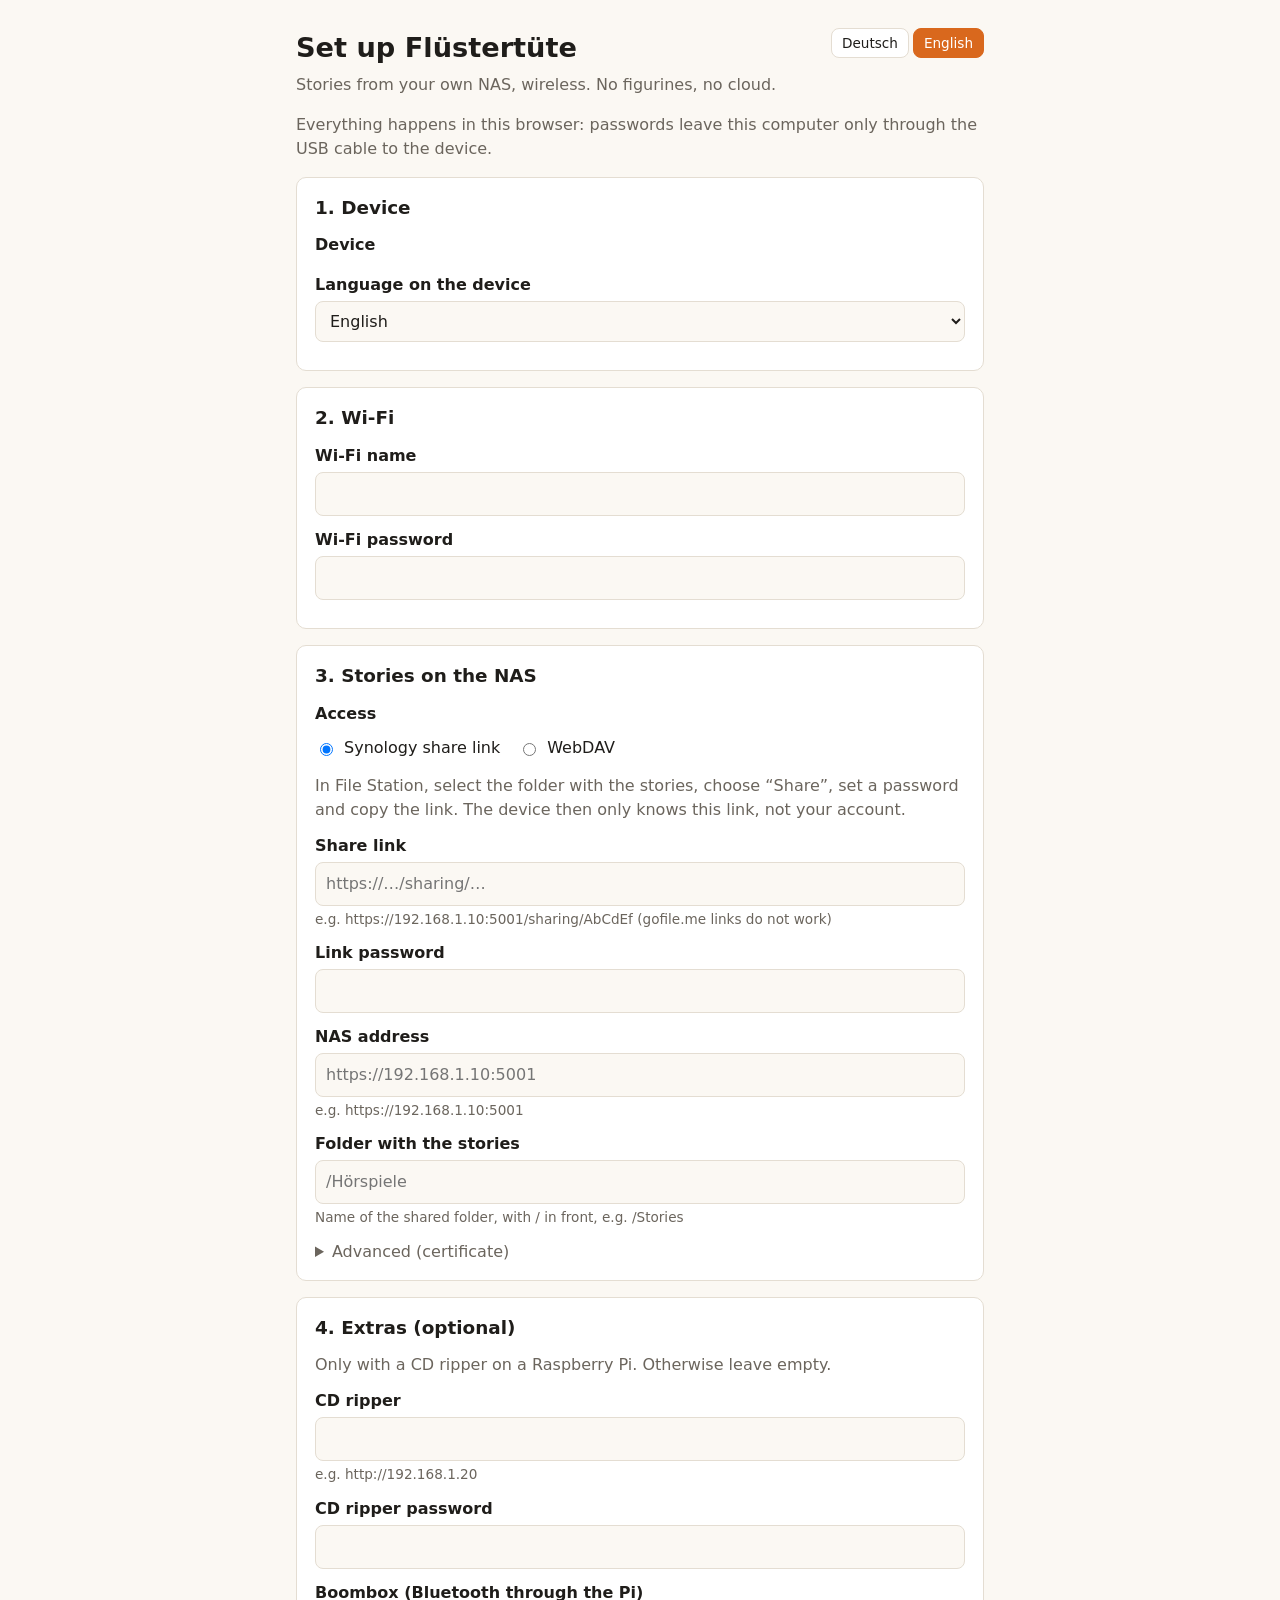
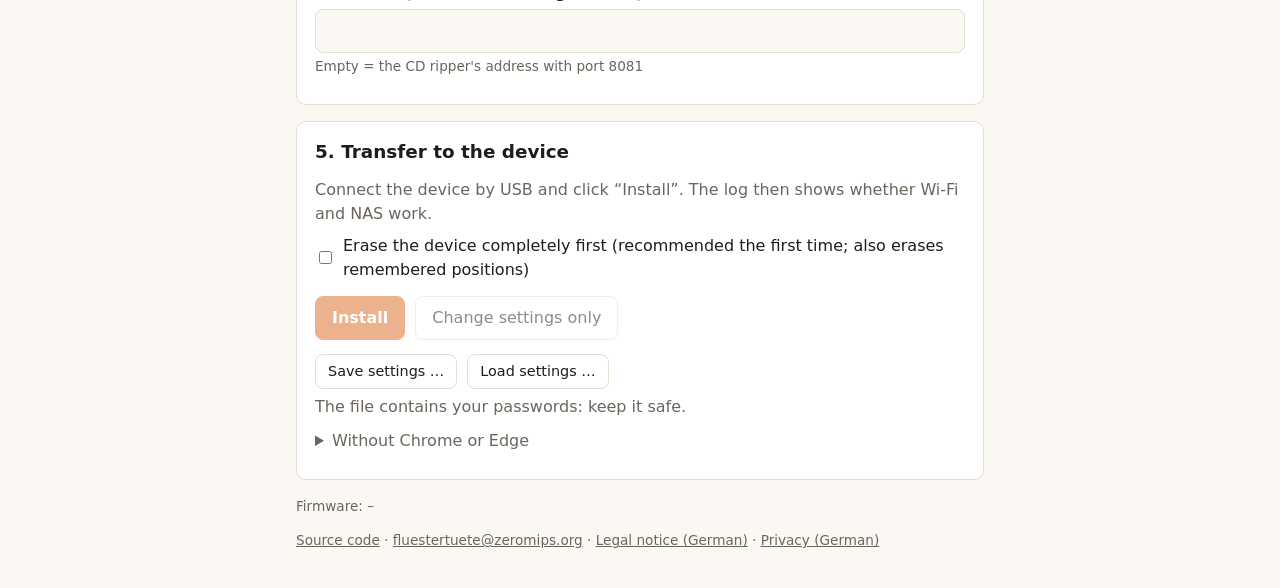
==== web/index.html @ cf64aae1 "Flüstertüte: audio stories from your own NAS on a T-Deck or Core2 Handheld player for children's aud" ====
<!doctype html>
<html lang="de">
<head>
<meta charset="utf-8">
<meta name="viewport" content="width=device-width, initial-scale=1">
<title>Flüstertüte</title>
<link rel="stylesheet" href="style.css">
<script type="module" src="app.js"></script>
</head>
<body>
<header>
  <div>
    <h1 data-t="title">Flüstertüte einrichten</h1>
    <p class="tagline" data-t="tagline"></p>
  </div>
  <nav class="lang" aria-label="Sprache / Language">
    <button type="button" data-lang="de">Deutsch</button>
    <button type="button" data-lang="en">English</button>
  </nav>
</header>

<main>
  <p id="browser-missing" class="warn" data-t="browser_missing" hidden></p>
  <p class="note" data-t="privacy"></p>

  <form id="setup" autocomplete="off" novalidate>
    <section>
      <h2 data-t="s_device"></h2>
      <fieldset class="choices" id="boards">
        <legend data-t="board"></legend>
        <!-- filled from firmware/index.json -->
      </fieldset>
      <label><span data-t="device_lang"></span>
        <select id="lang"><option value="de">Deutsch</option><option value="en">English</option></select>
      </label>
    </section>

    <section>
      <h2 data-t="s_wifi"></h2>
      <label><span data-t="wifi_ssid"></span><input id="wifi_ssid" required maxlength="32"></label>
      <label><span data-t="wifi_password"></span><input id="wifi_password" type="password" maxlength="64"></label>
    </section>

    <section>
      <h2 data-t="s_nas"></h2>
      <fieldset class="choices">
        <legend data-t="nas_type"></legend>
        <label class="choice"><input type="radio" name="nas_type" value="synology" checked> <span data-t="type_synology"></span></label>
        <label class="choice"><input type="radio" name="nas_type" value="webdav"> <span data-t="type_webdav"></span></label>
      </fieldset>

      <div data-nas="synology">
        <p class="help" data-t="help_synology"></p>
        <label><span data-t="share_link"></span><input id="share_link" required placeholder="https://…/sharing/…">
          <small data-t="share_link_hint"></small></label>
        <label><span data-t="share_password"></span><input id="share_password" type="password"></label>
        <label><span data-t="nas_url"></span><input id="nas_url_synology" required placeholder="https://192.168.1.10:5001">
          <small data-t="nas_url_hint"></small></label>
      </div>

      <div data-nas="webdav" hidden>
        <p class="help" data-t="help_webdav"></p>
        <label><span data-t="dav_url"></span><input id="nas_url_webdav" required placeholder="https://192.168.1.10:5006">
          <small data-t="dav_url_hint"></small></label>
        <label><span data-t="dav_user"></span><input id="dav_user"></label>
        <label><span data-t="dav_password"></span><input id="dav_password" type="password"></label>
      </div>

      <label><span data-t="root"></span><input id="root" required placeholder="/Hörspiele">
        <small id="root-hint"></small></label>

      <details>
        <summary data-t="advanced"></summary>
        <label><span data-t="tls_name"></span><input id="tls_name"><small data-t="tls_name_hint"></small></label>
        <label><span data-t="ca_pem"></span><textarea id="ca_pem" rows="4" spellcheck="false"></textarea>
          <small data-t="ca_pem_hint"></small></label>
        <label><span data-t="dlna_url"></span><input id="dlna_url"><small data-t="dlna_url_hint"></small></label>
      </details>
    </section>

    <section>
      <h2 data-t="s_extras"></h2>
      <p class="help" data-t="extras_hint"></p>
      <label><span data-t="ripper_url"></span><input id="ripper_url"><small data-t="ripper_url_hint"></small></label>
      <label><span data-t="ripper_password"></span><input id="ripper_password" type="password"></label>
      <label><span data-t="boombox_url"></span><input id="boombox_url"><small data-t="boombox_url_hint"></small></label>
    </section>

    <section>
      <h2 data-t="s_flash"></h2>
      <p class="help" data-t="flash_hint"></p>
      <label class="choice"><input type="checkbox" id="erase_all"> <span data-t="erase_all"></span></label>
      <div class="buttons">
        <button type="button" id="install" class="primary" data-t="btn_install"></button>
        <button type="button" id="settings-only" data-t="btn_settings_only"></button>
      </div>
      <div class="buttons small">
        <button type="button" id="save" data-t="btn_save"></button>
        <button type="button" id="load" data-t="btn_load"></button>
        <input type="file" id="load-file" accept="application/json,.json" hidden>
      </div>
      <p class="help" data-t="save_hint"></p>
      <details id="offline-box">
        <summary data-t="offline"></summary>
        <p class="help" data-t="offline_hint"></p>
        <div class="buttons small"><button type="button" id="package" data-t="btn_package"></button></div>
      </details>
      <progress id="progress" max="100" value="0" hidden></progress>
      <ul id="status" aria-live="polite"></ul>
      <details id="raw-log-box" hidden><summary>Log</summary><pre id="raw-log"></pre></details>
    </section>
  </form>
</main>

<footer>
  <p><span data-t="firmware"></span>: <span id="fw-version">–</span></p>
  <p><a href="https://github.com/zeromips/fluestertuete" data-t="source"></a> ·
    <a href="mailto:fluestertuete@zeromips.org">fluestertuete@zeromips.org</a> ·
    <a href="impressum.html" data-t="imprint"></a> · <a href="datenschutz.html" data-t="privacy_page"></a></p>
</footer>
</body>
</html>
---- web/style.css ----
:root {
  --bg: #fbf8f3;
  --card: #ffffff;
  --text: #1f1d1a;
  --dim: #6b655d;
  --line: #e4ddd2;
  --accent: #d9681d;
  --accent-text: #ffffff;
  --ok: #2e7d32;
  --bad: #c62828;
  --warn-bg: #fff3e0;
  --radius: 10px;
}
@media (prefers-color-scheme: dark) {
  :root {
    --bg: #171513;
    --card: #221f1c;
    --text: #f1ece5;
    --dim: #a69e93;
    --line: #3a352f;
    --accent: #f08a3e;
    --accent-text: #1a1009;
    --ok: #81c784;
    --bad: #ef9a9a;
    --warn-bg: #3a2a17;
  }
}
* { box-sizing: border-box; }
body {
  margin: 0;
  background: var(--bg);
  color: var(--text);
  font: 16px/1.5 system-ui, -apple-system, "Segoe UI", Roboto, sans-serif;
}
header, main, footer { max-width: 720px; margin: 0 auto; padding: 0 16px; }
header { display: flex; justify-content: space-between; align-items: flex-start; gap: 12px; padding-top: 28px; }
h1 { margin: 0; font-size: 1.7rem; }
.tagline { margin: 4px 0 0; color: var(--dim); }
.lang { display: flex; gap: 4px; flex-shrink: 0; }
.lang button { padding: 4px 10px; font-size: .85rem; }
.lang button[aria-pressed="true"] { background: var(--accent); color: var(--accent-text); border-color: var(--accent); }
section { background: var(--card); border: 1px solid var(--line); border-radius: var(--radius); padding: 16px 18px; margin: 16px 0; }
h2 { margin: 0 0 12px; font-size: 1.15rem; }
label { display: block; margin: 12px 0; }
label > span { display: block; font-weight: 600; margin-bottom: 4px; }
small { display: block; color: var(--dim); margin-top: 3px; font-size: .85rem; }
input:not([type=radio]):not([type=checkbox]), select, textarea {
  width: 100%; padding: 9px 10px; font: inherit; color: inherit;
  background: var(--bg); border: 1px solid var(--line); border-radius: 8px;
}
textarea { font-family: ui-monospace, monospace; font-size: .85rem; }
input:focus, select:focus, textarea:focus { outline: 2px solid var(--accent); outline-offset: 1px; }
input.invalid { border-color: var(--bad); }
fieldset { border: 0; padding: 0; margin: 0 0 8px; }
legend { font-weight: 600; margin-bottom: 4px; padding: 0; }
.choices { display: flex; flex-wrap: wrap; gap: 8px 18px; }
label.choice { display: flex; align-items: center; gap: 8px; margin: 6px 0; font-weight: normal; }
label.choice > span { display: inline; font-weight: normal; margin: 0; }
.help { color: var(--dim); margin: 4px 0 8px; }
.note { color: var(--dim); }
.warn { background: var(--warn-bg); border-radius: var(--radius); padding: 12px 14px; }
details { margin-top: 10px; }
summary { cursor: pointer; color: var(--dim); }
.buttons { display: flex; flex-wrap: wrap; gap: 10px; margin: 14px 0 6px; }
button {
  font: inherit; padding: 9px 16px; border-radius: 8px; cursor: pointer;
  background: var(--card); color: var(--text); border: 1px solid var(--line);
}
button.primary { background: var(--accent); color: var(--accent-text); border-color: var(--accent); font-weight: 600; }
button:disabled { opacity: .5; cursor: default; }
.buttons.small button { padding: 6px 12px; font-size: .9rem; }
progress { width: 100%; height: 10px; margin-top: 10px; accent-color: var(--accent); }
#status { list-style: none; padding: 0; margin: 10px 0 0; }
#status li { padding: 3px 0 3px 26px; position: relative; }
#status li::before { position: absolute; left: 4px; }
#status li.ok::before { content: "✓"; color: var(--ok); font-weight: 700; }
#status li.bad { color: var(--bad); }
#status li.bad::before { content: "✗"; font-weight: 700; }
#status li.info::before { content: "·"; color: var(--dim); }
pre { white-space: pre-wrap; word-break: break-all; font-size: .78rem; max-height: 280px; overflow: auto;
  background: var(--bg); border: 1px solid var(--line); border-radius: 8px; padding: 8px; }
footer { color: var(--dim); font-size: .85rem; padding-bottom: 24px; }
footer a, .legal a { color: inherit; }
main.legal { padding-top: 24px; padding-bottom: 40px; }
.legal h2 { font-size: 1.05rem; margin-top: 22px; }
@media (max-width: 520px) {
  header { flex-direction: column; }
}
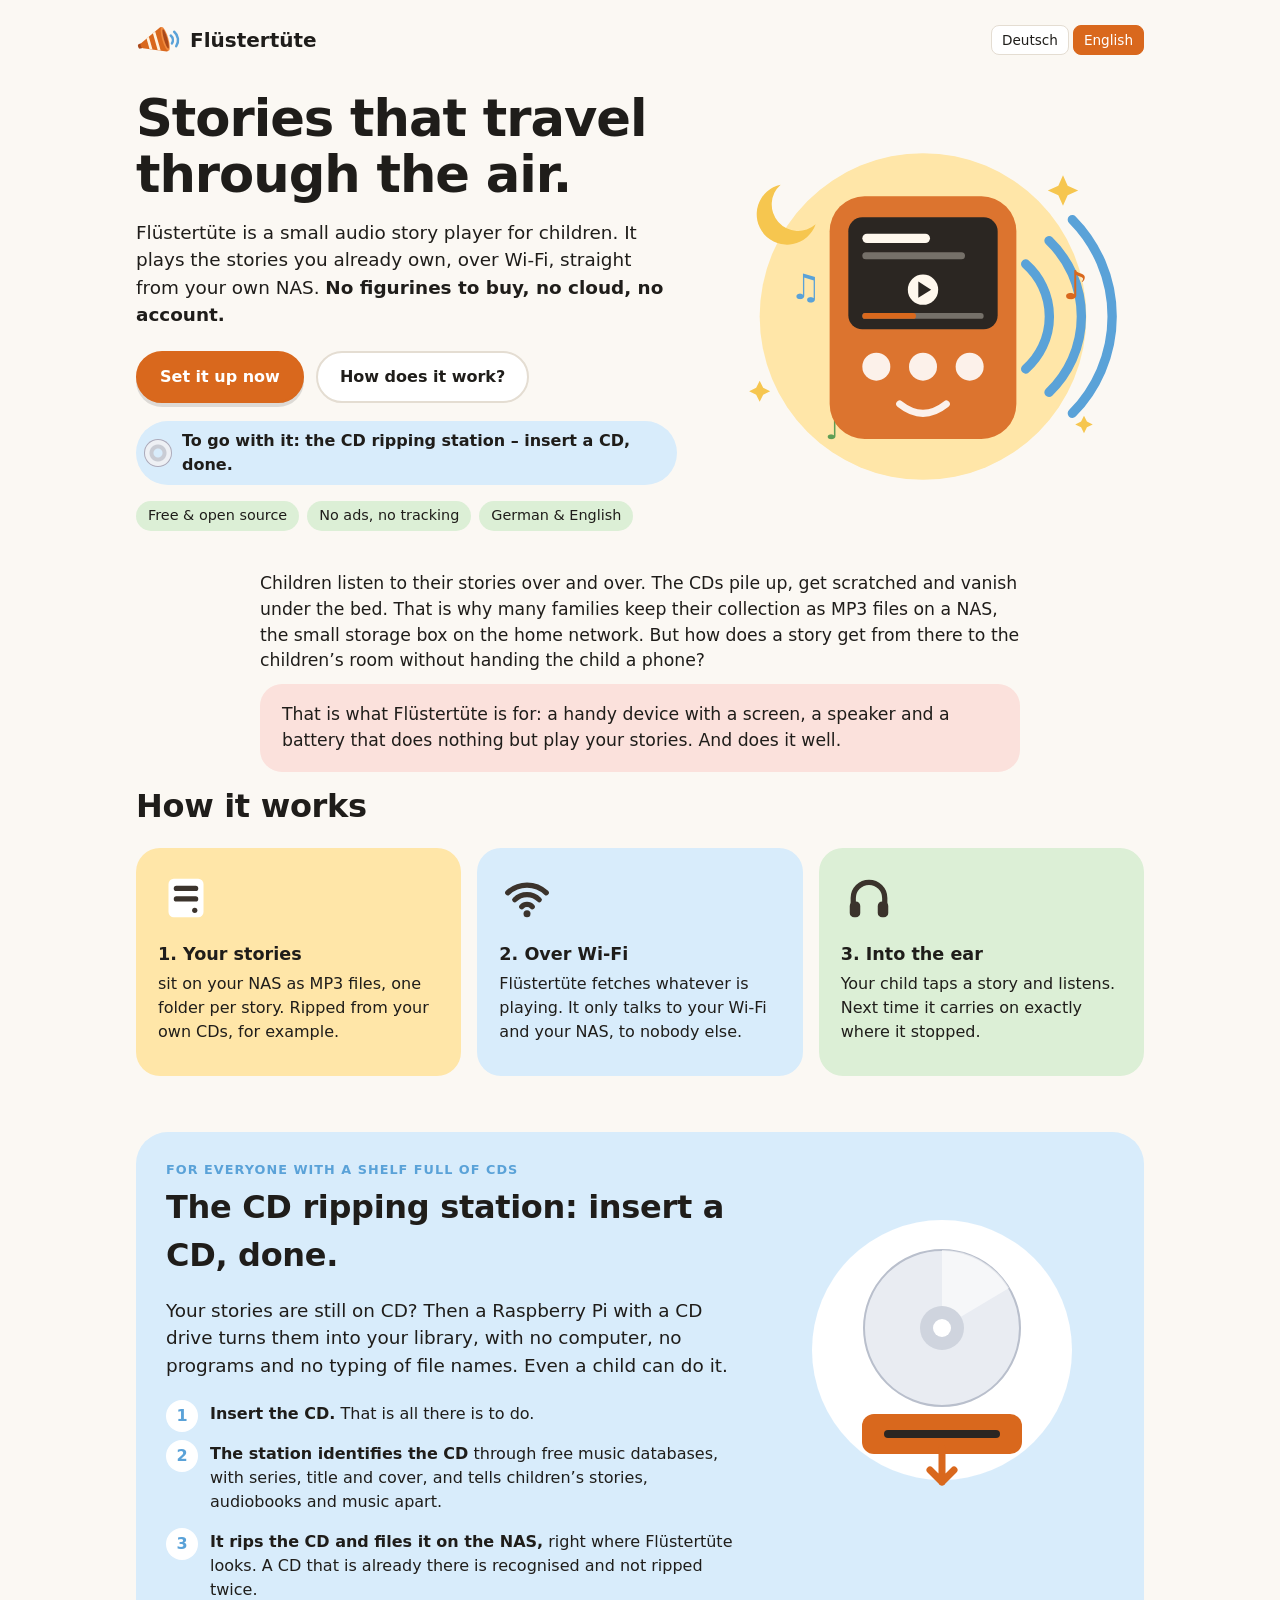
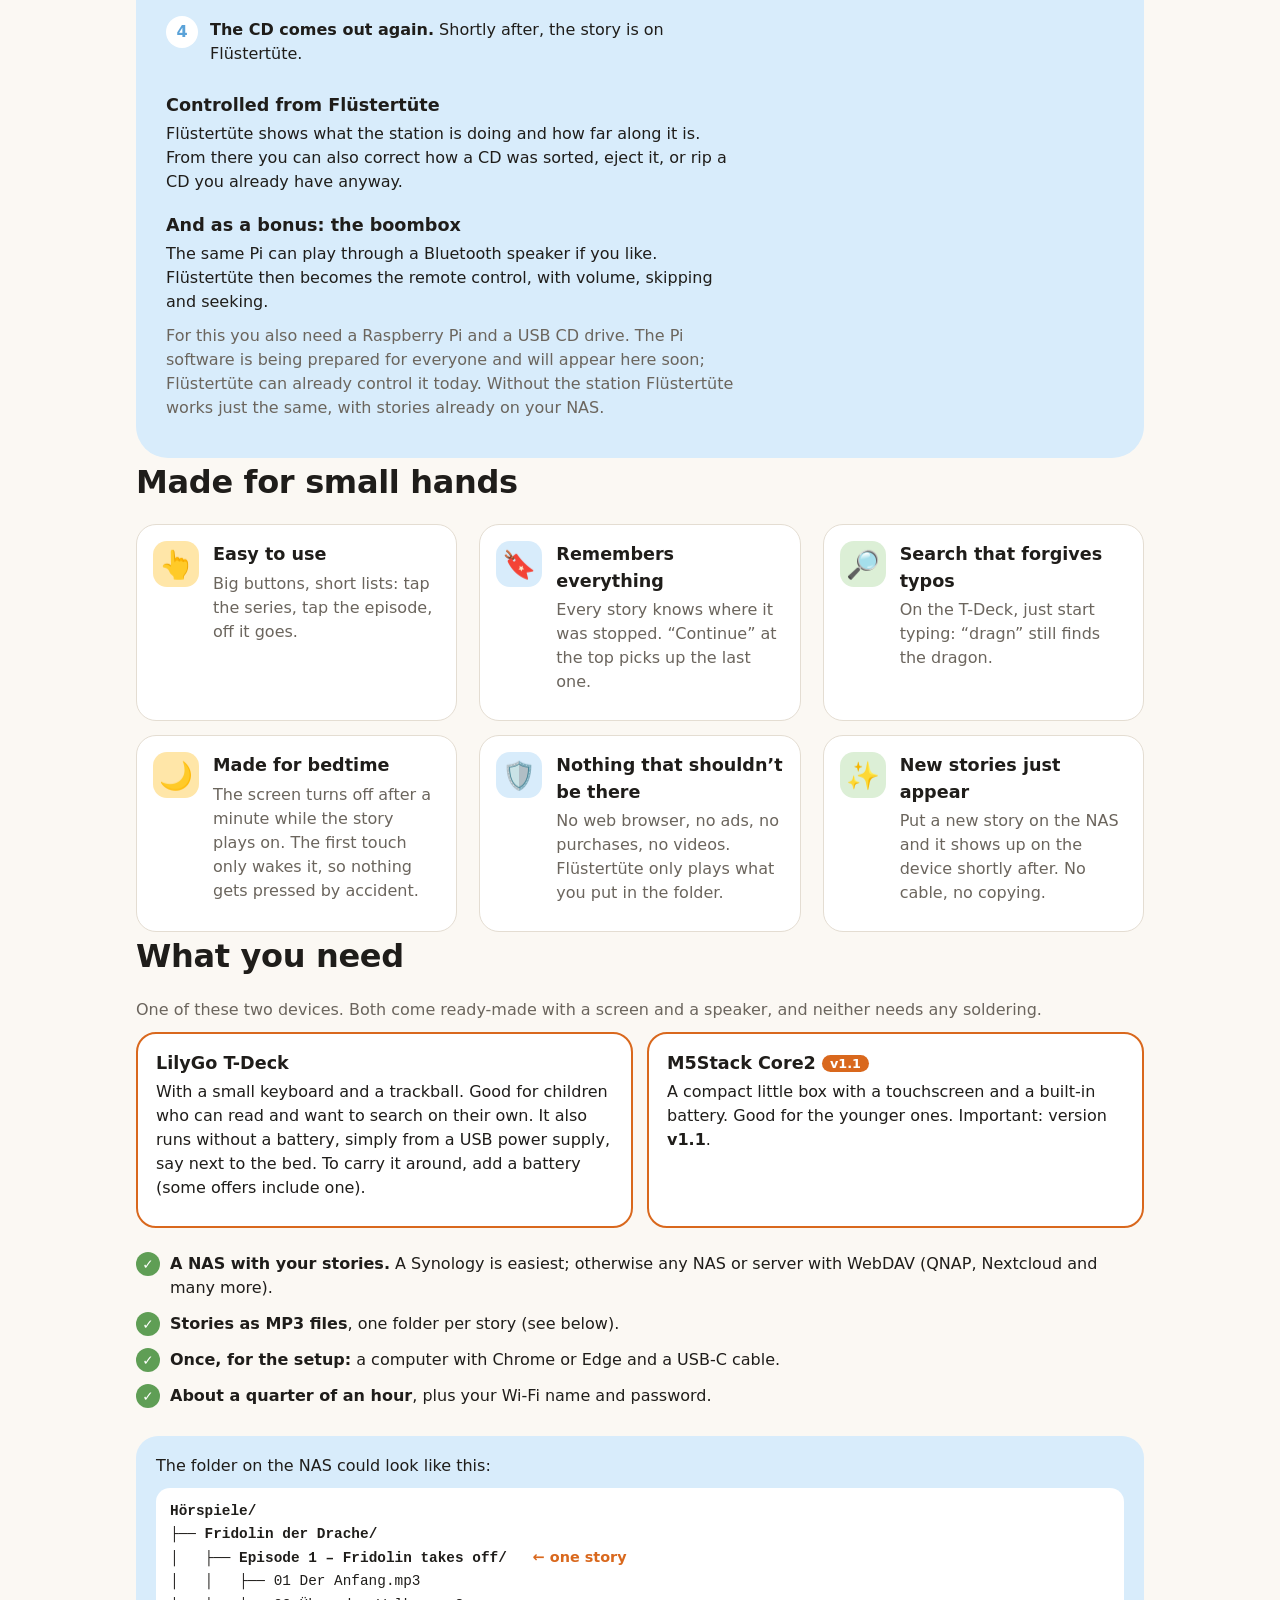
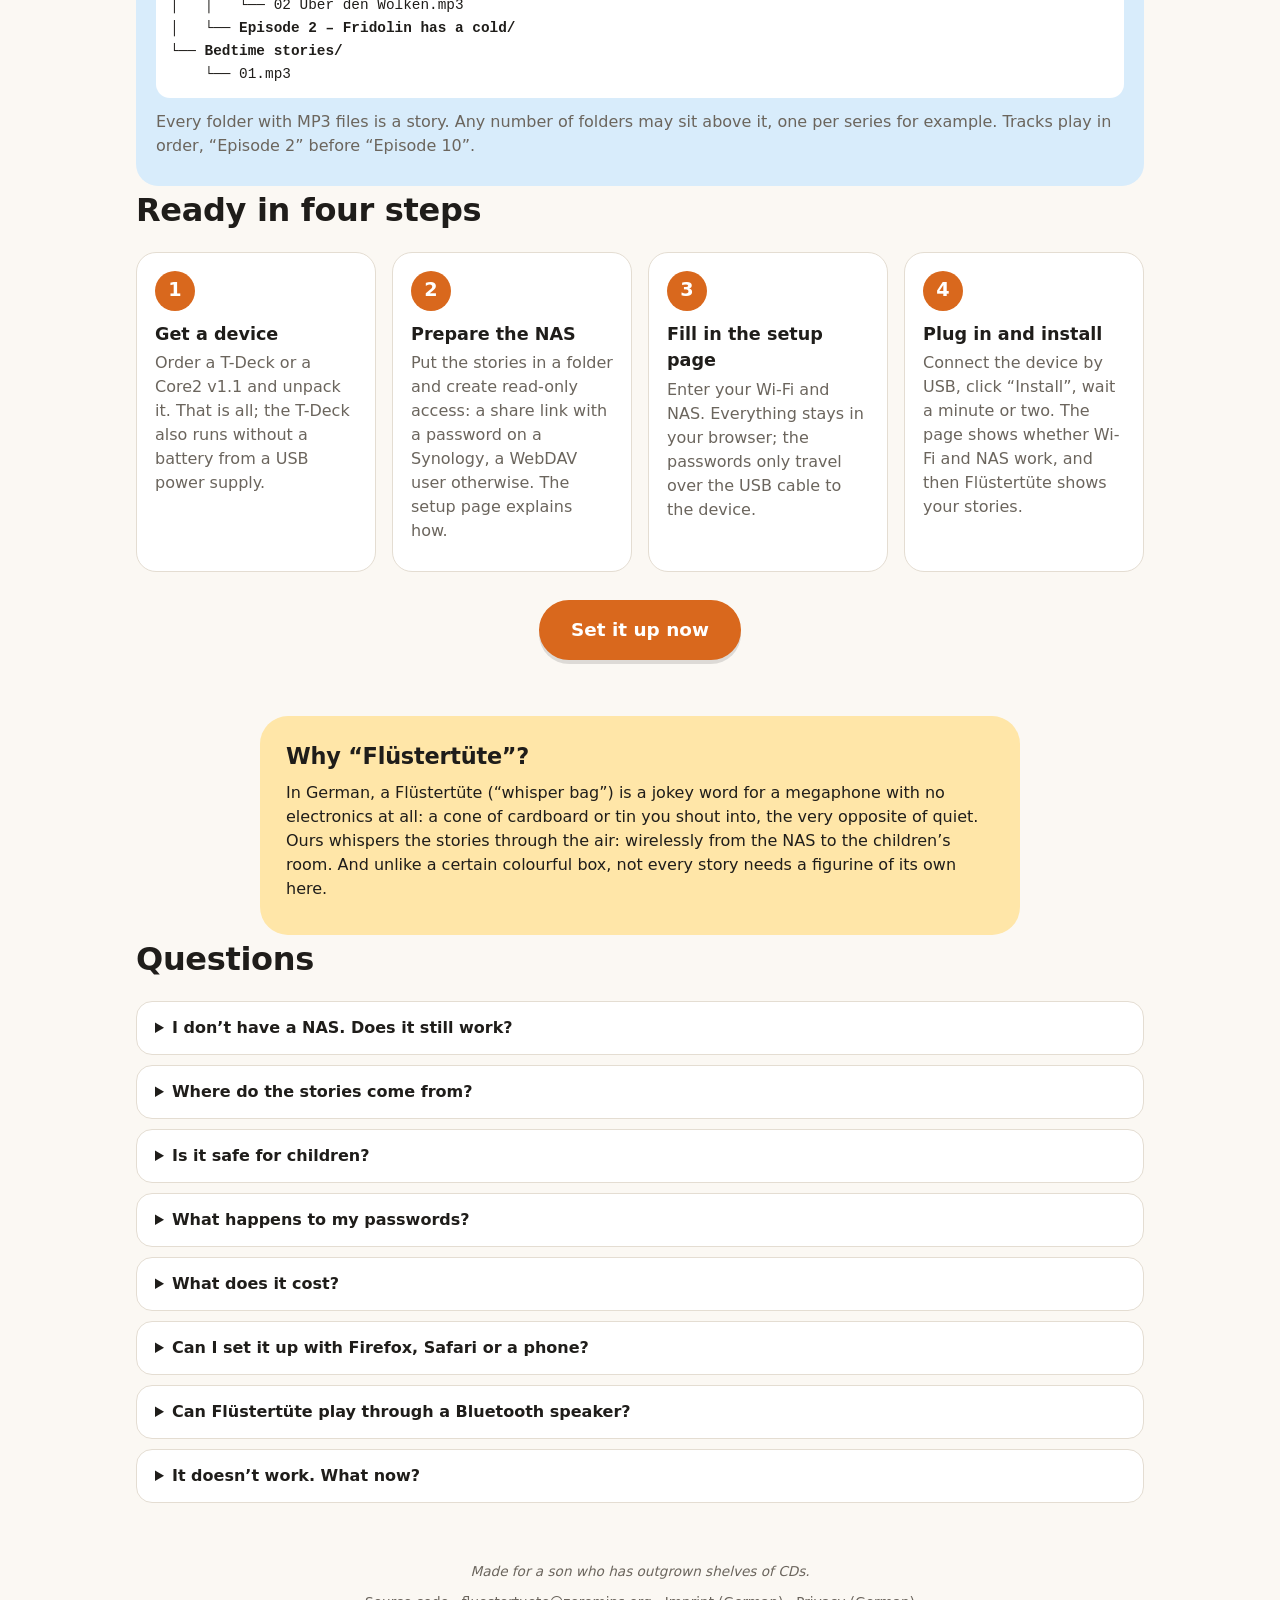
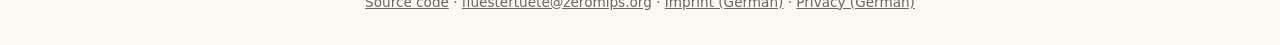
==== commit 361dabcd: "web: a landing page for families, the setup form moves to setup.html The start page explains the pro" ====
--- a/web/index.html
+++ b/web/index.html
@@ -4,15 +4,21 @@
 <meta charset="utf-8">
 <meta name="viewport" content="width=device-width, initial-scale=1">
 <title>Flüstertüte</title>
+<meta name="description" content="Ein kleiner Hörspiel-Player für Kinder, der die eigenen Hörspiele per WLAN vom NAS spielt. Ohne Figuren, ohne Cloud, ohne Konto.">
+<link rel="icon" href="favicon.ico" sizes="48x48">
+<link rel="icon" href="logo.svg" type="image/svg+xml">
+<link rel="apple-touch-icon" href="apple-touch-icon.png">
 <link rel="stylesheet" href="style.css">
-<script type="module" src="app.js"></script>
+<link rel="stylesheet" href="home.css">
+<script type="module" src="home.js"></script>
 </head>
-<body>
-<header>
-  <div>
-    <h1 data-t="title">Flüstertüte einrichten</h1>
-    <p class="tagline" data-t="tagline"></p>
-  </div>
+<body class="home">
+
+<header class="top">
+  <a class="brand" href="./">
+    <img src="logo.svg" alt="" width="44" height="44">
+    Flüstertüte
+  </a>
   <nav class="lang" aria-label="Sprache / Language">
     <button type="button" data-lang="de">Deutsch</button>
     <button type="button" data-lang="en">English</button>
@@ -20,100 +26,199 @@
 </header>
 
 <main>
-  <p id="browser-missing" class="warn" data-t="browser_missing" hidden></p>
-  <p class="note" data-t="privacy"></p>
-
-  <form id="setup" autocomplete="off" novalidate>
-    <section>
-      <h2 data-t="s_device"></h2>
-      <fieldset class="choices" id="boards">
-        <legend data-t="board"></legend>
-        <!-- filled from firmware/index.json -->
-      </fieldset>
-      <label><span data-t="device_lang"></span>
-        <select id="lang"><option value="de">Deutsch</option><option value="en">English</option></select>
-      </label>
-    </section>
-
-    <section>
-      <h2 data-t="s_wifi"></h2>
-      <label><span data-t="wifi_ssid"></span><input id="wifi_ssid" required maxlength="32"></label>
-      <label><span data-t="wifi_password"></span><input id="wifi_password" type="password" maxlength="64"></label>
-    </section>
-
-    <section>
-      <h2 data-t="s_nas"></h2>
-      <fieldset class="choices">
-        <legend data-t="nas_type"></legend>
-        <label class="choice"><input type="radio" name="nas_type" value="synology" checked> <span data-t="type_synology"></span></label>
-        <label class="choice"><input type="radio" name="nas_type" value="webdav"> <span data-t="type_webdav"></span></label>
-      </fieldset>
-
-      <div data-nas="synology">
-        <p class="help" data-t="help_synology"></p>
-        <label><span data-t="share_link"></span><input id="share_link" required placeholder="https://…/sharing/…">
-          <small data-t="share_link_hint"></small></label>
-        <label><span data-t="share_password"></span><input id="share_password" type="password"></label>
-        <label><span data-t="nas_url"></span><input id="nas_url_synology" required placeholder="https://192.168.1.10:5001">
-          <small data-t="nas_url_hint"></small></label>
+  <!-- Hero -->
+  <section class="hero">
+    <div class="hero-text">
+      <h1 data-t="hero_title"></h1>
+      <p class="lead" data-t="hero_lead"></p>
+      <div class="cta">
+        <a class="btn primary" href="setup.html" data-t="cta_setup"></a>
+        <a class="btn" href="#so-gehts" data-t="cta_how"></a>
       </div>
-
-      <div data-nas="webdav" hidden>
-        <p class="help" data-t="help_webdav"></p>
-        <label><span data-t="dav_url"></span><input id="nas_url_webdav" required placeholder="https://192.168.1.10:5006">
-          <small data-t="dav_url_hint"></small></label>
-        <label><span data-t="dav_user"></span><input id="dav_user"></label>
-        <label><span data-t="dav_password"></span><input id="dav_password" type="password"></label>
+      <a class="rip-teaser" href="#cd-station"><span class="disc" aria-hidden="true"></span><span data-t="rip_teaser"></span></a>
+      <ul class="badges">
+        <li data-t="badge_free"></li>
+        <li data-t="badge_noads"></li>
+        <li data-t="badge_lang"></li>
+      </ul>
+    </div>
+    <svg class="hero-art" viewBox="0 0 360 320" role="img" aria-labelledby="hero-art-title">
+      <title id="hero-art-title" data-t="art_title"></title>
+      <circle cx="180" cy="165" r="140" class="f-sun"/>
+      <!-- moon and stars: it is a bedtime thing -->
+      <path d="M58 52a26 26 0 1 0 30 34 21 21 0 1 1-30-34z" class="f-moon"/>
+      <path d="M300 44l4 9 9 4-9 4-4 9-4-9-9-4 9-4z" class="f-star"/>
+      <path d="M40 220l3 6 6 3-6 3-3 6-3-6-6-3 6-3z" class="f-star"/>
+      <path d="M318 250l2.5 5 5 2.5-5 2.5-2.5 5-2.5-5-5-2.5 5-2.5z" class="f-star"/>
+      <!-- sound waves -->
+      <path d="M268 120a60 60 0 0 1 0 90" class="s-wave"/>
+      <path d="M288 100a90 90 0 0 1 0 130" class="s-wave w2"/>
+      <path d="M308 82a118 118 0 0 1 0 166" class="s-wave w3"/>
+      <text x="300" y="150" class="note n1">♪</text>
+      <text x="66" y="150" class="note n2">♫</text>
+      <text x="96" y="270" class="note n3">♪</text>
+      <!-- the device -->
+      <g class="device">
+        <rect x="100" y="62" width="160" height="208" rx="30" class="f-accent"/>
+        <rect x="100" y="62" width="160" height="208" rx="30" class="f-shine"/>
+        <rect x="116" y="80" width="128" height="96" rx="12" class="f-screen"/>
+        <rect x="128" y="94" width="58" height="8" rx="4" class="f-screen-text"/>
+        <rect x="128" y="110" width="88" height="6" rx="3" class="f-screen-dim"/>
+        <circle cx="180" cy="142" r="13" class="f-screen-text"/>
+        <path d="M176 135v14l11-7z" class="f-screen"/>
+        <rect x="128" y="162" width="104" height="5" rx="2.5" class="f-screen-dim"/>
+        <rect x="128" y="162" width="46" height="5" rx="2.5" class="f-accent"/>
+        <!-- buttons, a smile -->
+        <circle cx="140" cy="208" r="12" class="f-button"/>
+        <circle cx="180" cy="208" r="12" class="f-button"/>
+        <circle cx="220" cy="208" r="12" class="f-button"/>
+        <path d="M160 240q20 16 40 0" class="s-smile"/>
+      </g>
+    </svg>
+  </section>
+
+  <!-- What it is -->
+  <section class="intro">
+    <p data-t="intro_1"></p>
+    <p class="quote" data-t="intro_2"></p>
+  </section>
+
+  <!-- How it works -->
+  <section id="so-gehts" class="block">
+    <h2 data-t="how_title"></h2>
+    <ol class="flow">
+      <li class="c-sun">
+        <svg viewBox="0 0 64 64" aria-hidden="true"><rect x="12" y="10" width="40" height="44" rx="6" class="f-card"/><rect x="18" y="18" width="28" height="6" rx="3" class="f-ink"/><rect x="18" y="30" width="28" height="6" rx="3" class="f-ink"/><circle cx="42" cy="46" r="3" class="f-ink"/></svg>
+        <h3 data-t="how_1_t"></h3><p data-t="how_1"></p>
+      </li>
+      <li class="c-sky">
+        <svg viewBox="0 0 64 64" aria-hidden="true"><path d="M10 26a32 32 0 0 1 44 0" class="s-ink"/><path d="M18 34a20 20 0 0 1 28 0" class="s-ink"/><path d="M26 42a8 8 0 0 1 12 0" class="s-ink"/><circle cx="32" cy="50" r="4" class="f-ink"/></svg>
+        <h3 data-t="how_2_t"></h3><p data-t="how_2"></p>
+      </li>
+      <li class="c-leaf">
+        <svg viewBox="0 0 64 64" aria-hidden="true"><path d="M14 38v-6a18 18 0 0 1 36 0v6" class="s-ink"/><rect x="10" y="36" width="12" height="18" rx="5" class="f-ink"/><rect x="42" y="36" width="12" height="18" rx="5" class="f-ink"/></svg>
+        <h3 data-t="how_3_t"></h3><p data-t="how_3"></p>
+      </li>
+    </ol>
+  </section>
+
+  <!-- CD ripping station -->
+  <section id="cd-station" class="rip">
+    <div class="rip-text">
+      <p class="kicker" data-t="rip_kicker"></p>
+      <h2 data-t="rip_title"></h2>
+      <p class="lead" data-t="rip_lead"></p>
+      <ol class="rip-flow">
+        <li data-t="rip_f1"></li>
+        <li data-t="rip_f2"></li>
+        <li data-t="rip_f3"></li>
+        <li data-t="rip_f4"></li>
+      </ol>
+      <h3 data-t="rip_remote_t"></h3>
+      <p data-t="rip_remote"></p>
+      <h3 data-t="rip_bt_t"></h3>
+      <p data-t="rip_bt"></p>
+      <p class="sub" data-t="rip_need"></p>
+    </div>
+    <svg class="rip-art" viewBox="0 0 300 300" role="img" aria-labelledby="rip-art-title">
+      <title id="rip-art-title" data-t="rip_art_title"></title>
+      <circle cx="150" cy="150" r="130" class="f-sky"/>
+      <g class="cd">
+        <circle cx="150" cy="128" r="78" class="f-cd"/>
+        <circle cx="150" cy="128" r="78" class="s-cd"/>
+        <path d="M150 50a78 78 0 0 1 67 38l-67 40z" class="f-cd-shine"/>
+        <circle cx="150" cy="128" r="22" class="f-cd-ring"/>
+        <circle cx="150" cy="128" r="9" class="f-sky"/>
+      </g>
+      <rect x="70" y="214" width="160" height="40" rx="12" class="f-accent"/>
+      <rect x="92" y="230" width="116" height="8" rx="4" class="f-screen"/>
+      <path d="M150 248v34m-12-12 12 12 12-12" class="s-arrow"/>
+    </svg>
+  </section>
+
+  <!-- For the kids -->
+  <section class="block">
+    <h2 data-t="kids_title"></h2>
+    <ul class="features">
+      <li><span class="ico" aria-hidden="true">👆</span><div><h3 data-t="kids_1_t"></h3><p data-t="kids_1"></p></div></li>
+      <li><span class="ico" aria-hidden="true">🔖</span><div><h3 data-t="kids_2_t"></h3><p data-t="kids_2"></p></div></li>
+      <li><span class="ico" aria-hidden="true">🔎</span><div><h3 data-t="kids_3_t"></h3><p data-t="kids_3"></p></div></li>
+      <li><span class="ico" aria-hidden="true">🌙</span><div><h3 data-t="kids_4_t"></h3><p data-t="kids_4"></p></div></li>
+      <li><span class="ico" aria-hidden="true">🛡️</span><div><h3 data-t="kids_5_t"></h3><p data-t="kids_5"></p></div></li>
+      <li><span class="ico" aria-hidden="true">✨</span><div><h3 data-t="kids_6_t"></h3><p data-t="kids_6"></p></div></li>
+    </ul>
+  </section>
+
+  <!-- What you need -->
+  <section class="block">
+    <h2 data-t="need_title"></h2>
+    <p class="sub" data-t="need_lead"></p>
+    <div class="devices">
+      <div class="device-card">
+        <h3>LilyGo T-Deck</h3>
+        <p data-t="dev_tdeck"></p>
       </div>
-
-      <label><span data-t="root"></span><input id="root" required placeholder="/Hörspiele">
-        <small id="root-hint"></small></label>
-
-      <details>
-        <summary data-t="advanced"></summary>
-        <label><span data-t="tls_name"></span><input id="tls_name"><small data-t="tls_name_hint"></small></label>
-        <label><span data-t="ca_pem"></span><textarea id="ca_pem" rows="4" spellcheck="false"></textarea>
-          <small data-t="ca_pem_hint"></small></label>
-        <label><span data-t="dlna_url"></span><input id="dlna_url"><small data-t="dlna_url_hint"></small></label>
-      </details>
-    </section>
-
-    <section>
-      <h2 data-t="s_extras"></h2>
-      <p class="help" data-t="extras_hint"></p>
-      <label><span data-t="ripper_url"></span><input id="ripper_url"><small data-t="ripper_url_hint"></small></label>
-      <label><span data-t="ripper_password"></span><input id="ripper_password" type="password"></label>
-      <label><span data-t="boombox_url"></span><input id="boombox_url"><small data-t="boombox_url_hint"></small></label>
-    </section>
-
-    <section>
-      <h2 data-t="s_flash"></h2>
-      <p class="help" data-t="flash_hint"></p>
-      <label class="choice"><input type="checkbox" id="erase_all"> <span data-t="erase_all"></span></label>
-      <div class="buttons">
-        <button type="button" id="install" class="primary" data-t="btn_install"></button>
-        <button type="button" id="settings-only" data-t="btn_settings_only"></button>
+      <div class="device-card">
+        <h3>M5Stack Core2 <span class="tag">v1.1</span></h3>
+        <p data-t="dev_core2"></p>
       </div>
-      <div class="buttons small">
-        <button type="button" id="save" data-t="btn_save"></button>
-        <button type="button" id="load" data-t="btn_load"></button>
-        <input type="file" id="load-file" accept="application/json,.json" hidden>
-      </div>
-      <p class="help" data-t="save_hint"></p>
-      <details id="offline-box">
-        <summary data-t="offline"></summary>
-        <p class="help" data-t="offline_hint"></p>
-        <div class="buttons small"><button type="button" id="package" data-t="btn_package"></button></div>
-      </details>
-      <progress id="progress" max="100" value="0" hidden></progress>
-      <ul id="status" aria-live="polite"></ul>
-      <details id="raw-log-box" hidden><summary>Log</summary><pre id="raw-log"></pre></details>
-    </section>
-  </form>
+    </div>
+    <ul class="checklist">
+      <li data-t="need_nas"></li>
+      <li data-t="need_mp3"></li>
+      <li data-t="need_pc"></li>
+      <li data-t="need_time"></li>
+    </ul>
+    <div class="tree-box">
+      <p data-t="tree_lead"></p>
+      <pre class="tree" aria-label="Ordnerstruktur"><span class="dir">Hörspiele/</span>
+├── <span class="dir">Fridolin der Drache/</span>
+│   ├── <span class="dir" data-t="tree_ep1"></span>   <span class="album" data-t="tree_album"></span>
+│   │   ├── 01 Der Anfang.mp3
+│   │   └── 02 Über den Wolken.mp3
+│   └── <span class="dir" data-t="tree_ep2"></span>
+└── <span class="dir" data-t="tree_night"></span>
+    └── 01.mp3</pre>
+      <p class="sub" data-t="tree_note"></p>
+    </div>
+  </section>
+
+  <!-- Setup steps -->
+  <section class="block">
+    <h2 data-t="steps_title"></h2>
+    <ol class="steps">
+      <li><h3 data-t="step_1_t"></h3><p data-t="step_1"></p></li>
+      <li><h3 data-t="step_2_t"></h3><p data-t="step_2"></p></li>
+      <li><h3 data-t="step_3_t"></h3><p data-t="step_3"></p></li>
+      <li><h3 data-t="step_4_t"></h3><p data-t="step_4"></p></li>
+    </ol>
+    <div class="cta center"><a class="btn primary big" href="setup.html" data-t="cta_setup"></a></div>
+  </section>
+
+  <!-- The name -->
+  <section class="name-box">
+    <h2 data-t="name_title"></h2>
+    <p data-t="name_text"></p>
+  </section>
+
+  <!-- FAQ -->
+  <section class="block">
+    <h2 data-t="faq_title"></h2>
+    <div class="faq">
+      <details><summary data-t="faq_nas_q"></summary><p data-t="faq_nas_a"></p></details>
+      <details><summary data-t="faq_where_q"></summary><p data-t="faq_where_a"></p></details>
+      <details><summary data-t="faq_safe_q"></summary><p data-t="faq_safe_a"></p></details>
+      <details><summary data-t="faq_pw_q"></summary><p data-t="faq_pw_a"></p></details>
+      <details><summary data-t="faq_cost_q"></summary><p data-t="faq_cost_a"></p></details>
+      <details><summary data-t="faq_browser_q"></summary><p data-t="faq_browser_a"></p></details>
+      <details><summary data-t="faq_bt_q"></summary><p data-t="faq_bt_a"></p></details>
+      <details><summary data-t="faq_help_q"></summary><p data-t="faq_help_a"></p></details>
+    </div>
+  </section>
 </main>
 
-<footer>
-  <p><span data-t="firmware"></span>: <span id="fw-version">–</span></p>
+<footer class="bottom">
+  <p data-t="made_for"></p>
   <p><a href="https://github.com/zeromips/fluestertuete" data-t="source"></a> ·
     <a href="mailto:fluestertuete@zeromips.org">fluestertuete@zeromips.org</a> ·
     <a href="impressum.html" data-t="imprint"></a> · <a href="datenschutz.html" data-t="privacy_page"></a></p>
--- a/web/style.css
+++ b/web/style.css
@@ -86,3 +86,5 @@
 @media (max-width: 520px) {
   header { flex-direction: column; }
 }
+.home-link { color: var(--dim); text-decoration: none; font-size: .9rem; }
+.home-link:hover { color: var(--accent); }
--- a/web/home.css
+++ b/web/home.css
@@ -0,0 +1,194 @@
+/* Landing page (index.html). Builds on the tokens in style.css. */
+:root {
+  --sun: #ffe6a8;
+  --sun-deep: #f6c64f;
+  --sky: #d8ecfb;
+  --sky-deep: #5aa2d8;
+  --leaf: #dcefd6;
+  --leaf-deep: #5f9e55;
+  --rose: #fbe1dc;
+  --screen: #2b2622;
+  --screen-light: #fff8ee;
+  --ink: #3b332c;
+  --round: ui-rounded, "SF Pro Rounded", "Segoe UI Variable Display", "Segoe UI", system-ui, sans-serif;
+}
+@media (prefers-color-scheme: dark) {
+  :root {
+    --sun: #4a3a17;
+    --sun-deep: #f0c35a;
+    --sky: #1d3446;
+    --sky-deep: #7cbbe9;
+    --leaf: #22361f;
+    --leaf-deep: #8fcb83;
+    --rose: #3d2622;
+    --screen: #120f0d;
+    --screen-light: #fff8ee;
+    --ink: #f1ece5;
+  }
+}
+
+body.home { font-family: var(--round); }
+.home header.top, .home main, .home footer.bottom { max-width: 1040px; }
+.home main { padding: 0 16px; }
+
+/* top bar */
+header.top { align-items: center; padding-top: 18px; }
+.brand { display: flex; align-items: center; gap: 10px; font-weight: 800; font-size: 1.25rem; color: var(--text); text-decoration: none; }
+@media (max-width: 520px) { .home header.top { flex-direction: row; } }
+
+/* shapes used by the drawings */
+.f-accent { fill: var(--accent); }
+.f-shine { fill: rgba(255,255,255,.08); }
+.f-screen { fill: var(--screen); }
+.f-screen-light { fill: var(--screen-light); }
+.f-screen-text { fill: #fff8ee; }
+.f-screen-dim { fill: #fff8ee; opacity: .35; }
+.f-button { fill: #fff; opacity: .9; }
+.f-sun { fill: var(--sun); }
+.f-moon { fill: var(--sun-deep); }
+.f-star { fill: var(--sun-deep); }
+.s-wave { fill: none; stroke: var(--sky-deep); stroke-width: 8; stroke-linecap: round; }
+.s-smile { fill: none; stroke: #fff; stroke-width: 6; stroke-linecap: round; opacity: .9; }
+.note { font-size: 34px; fill: var(--accent); font-family: system-ui, sans-serif; }
+.note.n2 { fill: var(--sky-deep); font-size: 30px; }
+.note.n3 { fill: var(--leaf-deep); font-size: 26px; }
+.f-card { fill: var(--card); }
+.f-ink { fill: var(--ink); }
+.s-ink { fill: none; stroke: var(--ink); stroke-width: 6; stroke-linecap: round; }
+
+/* gentle motion, off for people who asked for less */
+@media (prefers-reduced-motion: no-preference) {
+  .s-wave { animation: pulse 2.4s ease-in-out infinite; }
+  .s-wave.w2 { animation-delay: .3s; }
+  .s-wave.w3 { animation-delay: .6s; }
+  .note { animation: float 4s ease-in-out infinite; }
+  .note.n2 { animation-delay: 1.3s; }
+  .note.n3 { animation-delay: 2.6s; }
+  .device { animation: bob 5s ease-in-out infinite; transform-origin: 180px 270px; }
+}
+@keyframes pulse { 0%, 100% { opacity: .25; } 50% { opacity: 1; } }
+@keyframes float { 0%, 100% { transform: translateY(0); } 50% { transform: translateY(-8px); } }
+@keyframes bob { 0%, 100% { transform: rotate(-2deg); } 50% { transform: rotate(2deg); } }
+
+/* sections: the landing page uses open sections, not the setup page's cards */
+.home section { background: none; border: 0; padding: 0; margin: 0; }
+.home h2 { font-size: clamp(1.5rem, 3.5vw, 2rem); margin: 0 0 18px; letter-spacing: -.01em; }
+.home h3 { margin: 0 0 4px; font-size: 1.1rem; }
+.home p { margin: 0 0 10px; }
+.block { padding: 48px 0 8px; }
+.sub { color: var(--dim); }
+
+/* hero */
+.hero { display: grid; grid-template-columns: 1.1fr .9fr; gap: 24px; align-items: center; padding: 28px 0 12px !important; }
+.hero h1 { font-size: clamp(2rem, 5.5vw, 3.2rem); line-height: 1.1; margin: 0 0 16px; letter-spacing: -.02em; }
+.lead { font-size: 1.15rem; }
+.hero-art { width: 100%; max-width: 420px; justify-self: center; }
+@media (max-width: 760px) {
+  .hero { grid-template-columns: 1fr; }
+  .hero-art { max-width: 300px; order: -1; }
+}
+
+/* buttons as links */
+.cta { display: flex; flex-wrap: wrap; gap: 12px; margin: 22px 0 18px; }
+.cta.center { justify-content: center; margin-top: 28px; }
+.btn {
+  display: inline-block; padding: 12px 22px; border-radius: 999px; text-decoration: none; font-weight: 700;
+  color: var(--text); background: var(--card); border: 2px solid var(--line);
+}
+.btn.primary { background: var(--accent); color: var(--accent-text); border-color: var(--accent); box-shadow: 0 4px 0 rgba(0,0,0,.12); }
+.btn.big { font-size: 1.15rem; padding: 14px 30px; }
+.btn:hover { transform: translateY(-1px); }
+.btn:focus-visible { outline: 3px solid var(--sky-deep); outline-offset: 2px; }
+
+.badges { display: flex; flex-wrap: wrap; gap: 8px; list-style: none; padding: 0; margin: 0; }
+.badges li { background: var(--leaf); color: var(--text); border-radius: 999px; padding: 4px 12px; font-size: .9rem; }
+
+/* intro */
+.intro { max-width: 760px; margin: 28px auto 0 !important; font-size: 1.08rem; }
+.quote { background: var(--rose); border-radius: 22px; padding: 18px 22px; }
+
+/* how it works */
+.flow { display: grid; grid-template-columns: repeat(auto-fit, minmax(220px, 1fr)); gap: 16px; list-style: none; padding: 0; margin: 0; }
+.flow li { border-radius: 24px; padding: 22px; }
+.flow svg { width: 56px; height: 56px; margin-bottom: 8px; }
+.c-sun { background: var(--sun); }
+.c-sky { background: var(--sky); }
+.c-leaf { background: var(--leaf); }
+
+/* features */
+.features { display: grid; grid-template-columns: repeat(auto-fit, minmax(280px, 1fr)); gap: 14px 22px; list-style: none; padding: 0; margin: 0; }
+.features li { display: flex; gap: 14px; align-items: flex-start; background: var(--card); border: 1px solid var(--line); border-radius: 20px; padding: 16px; }
+.ico { font-size: 1.7rem; line-height: 1; flex-shrink: 0; width: 46px; height: 46px; display: grid; place-items: center; background: var(--sun); border-radius: 14px; }
+.features li:nth-child(3n+2) .ico { background: var(--sky); }
+.features li:nth-child(3n) .ico { background: var(--leaf); }
+.features p { color: var(--dim); }
+
+/* what you need */
+.devices { display: grid; grid-template-columns: repeat(auto-fit, minmax(260px, 1fr)); gap: 14px; margin-bottom: 18px; }
+.device-card { background: var(--card); border: 2px solid var(--accent); border-radius: 20px; padding: 16px 18px; }
+.tag { font-size: .8rem; background: var(--accent); color: var(--accent-text); border-radius: 999px; padding: 1px 8px; vertical-align: middle; }
+.checklist { list-style: none; padding: 0; margin: 0 0 22px; }
+.checklist li { position: relative; padding: 6px 0 6px 34px; }
+.checklist li::before { content: "✓"; position: absolute; left: 0; top: 6px; width: 24px; height: 24px; border-radius: 50%;
+  background: var(--leaf-deep); color: #fff; font-weight: 800; font-size: .85rem; display: grid; place-items: center; }
+.tree-box { background: var(--sky); border-radius: 22px; padding: 18px 20px; }
+.home pre.tree { background: var(--card); border: 0; border-radius: 14px; font-size: .9rem; line-height: 1.6;
+  max-height: none; white-space: pre; overflow-x: auto; word-break: normal; padding: 12px 14px; margin: 6px 0 12px; }
+.tree .dir { font-weight: 700; }
+.tree .album { color: var(--accent); font-weight: 700; font-family: var(--round); }
+
+/* steps */
+.steps { list-style: none; counter-reset: step; padding: 0; margin: 0;
+  display: grid; grid-template-columns: repeat(auto-fit, minmax(220px, 1fr)); gap: 16px; }
+.steps li { counter-increment: step; background: var(--card); border: 1px solid var(--line); border-radius: 20px; padding: 18px; position: relative; }
+.steps li::before { content: counter(step); display: grid; place-items: center; width: 40px; height: 40px; margin-bottom: 10px;
+  border-radius: 50%; background: var(--accent); color: var(--accent-text); font-weight: 800; font-size: 1.2rem; }
+.steps p { color: var(--dim); }
+
+/* the name */
+.name-box { margin: 56px auto 0 !important; max-width: 760px; background: var(--sun) !important; border-radius: 28px !important;
+  padding: 24px 26px !important; }
+.name-box h2 { font-size: 1.4rem !important; margin-bottom: 8px !important; }
+
+/* faq */
+.faq details { background: var(--card); border: 1px solid var(--line); border-radius: 16px; padding: 0; margin: 0 0 10px; }
+.faq summary { color: var(--text); font-weight: 700; padding: 14px 18px; list-style-position: inside; }
+.faq details p { padding: 0 18px 14px; color: var(--dim); }
+.faq a { color: var(--accent); }
+
+footer.bottom { text-align: center; padding-top: 48px; }
+footer.bottom p:first-child { font-style: italic; }
+
+/* CD ripping station */
+.rip-teaser { display: inline-flex; align-items: center; gap: 10px; margin: 0 0 16px; padding: 8px 16px 8px 8px;
+  background: var(--sky); color: var(--text); border-radius: 999px; text-decoration: none; font-weight: 700; }
+.rip-teaser:hover { background: var(--sun); }
+.rip-teaser .disc { width: 28px; height: 28px; border-radius: 50%; flex-shrink: 0;
+  background: radial-gradient(circle, var(--sky) 0 4px, #c9ccd4 5px 8px, #eef0f4 9px 100%); box-shadow: inset 0 0 0 1px #aab; }
+.rip { display: grid; grid-template-columns: 1.25fr .75fr; gap: 28px; align-items: center;
+  margin: 56px 0 0 !important; padding: 28px 30px !important; border-radius: 32px !important;
+  background: var(--sky) !important; scroll-margin-top: 16px; }
+.rip .kicker { text-transform: uppercase; letter-spacing: .08em; font-size: .8rem; font-weight: 800; color: var(--sky-deep); margin-bottom: 4px; }
+.rip h3 { margin-top: 18px; }
+.rip-art { width: 100%; max-width: 300px; justify-self: center; align-self: start; margin-top: 40px; }
+.rip-flow { list-style: none; counter-reset: rip; padding: 0; margin: 14px 0 0; }
+.rip-flow li { counter-increment: rip; position: relative; padding: 8px 0 8px 44px; }
+.rip-flow li::before { content: counter(rip); position: absolute; left: 0; top: 6px; width: 32px; height: 32px; border-radius: 50%;
+  background: var(--card); color: var(--sky-deep); font-weight: 800; display: grid; place-items: center; }
+.f-sky { fill: var(--card); }
+.f-cd { fill: #e9ecf2; }
+.s-cd { fill: none; stroke: #b9bfcc; stroke-width: 2; }
+.f-cd-shine { fill: #ffffff; opacity: .6; }
+.f-cd-ring { fill: #cfd4de; }
+.s-arrow { fill: none; stroke: var(--accent); stroke-width: 7; stroke-linecap: round; stroke-linejoin: round; }
+@media (prefers-reduced-motion: no-preference) {
+  .cd { animation: spin 6s linear infinite; transform-origin: 150px 128px; }
+}
+@keyframes spin { to { transform: rotate(360deg); } }
+@media (max-width: 760px) {
+  .rip { grid-template-columns: 1fr; padding: 22px 18px !important; }
+  .rip-art { max-width: 200px; order: -1; }
+}
+
+/* logo: a plain cone megaphone, no electronics */
+.brand img { width: 44px; height: 44px; }
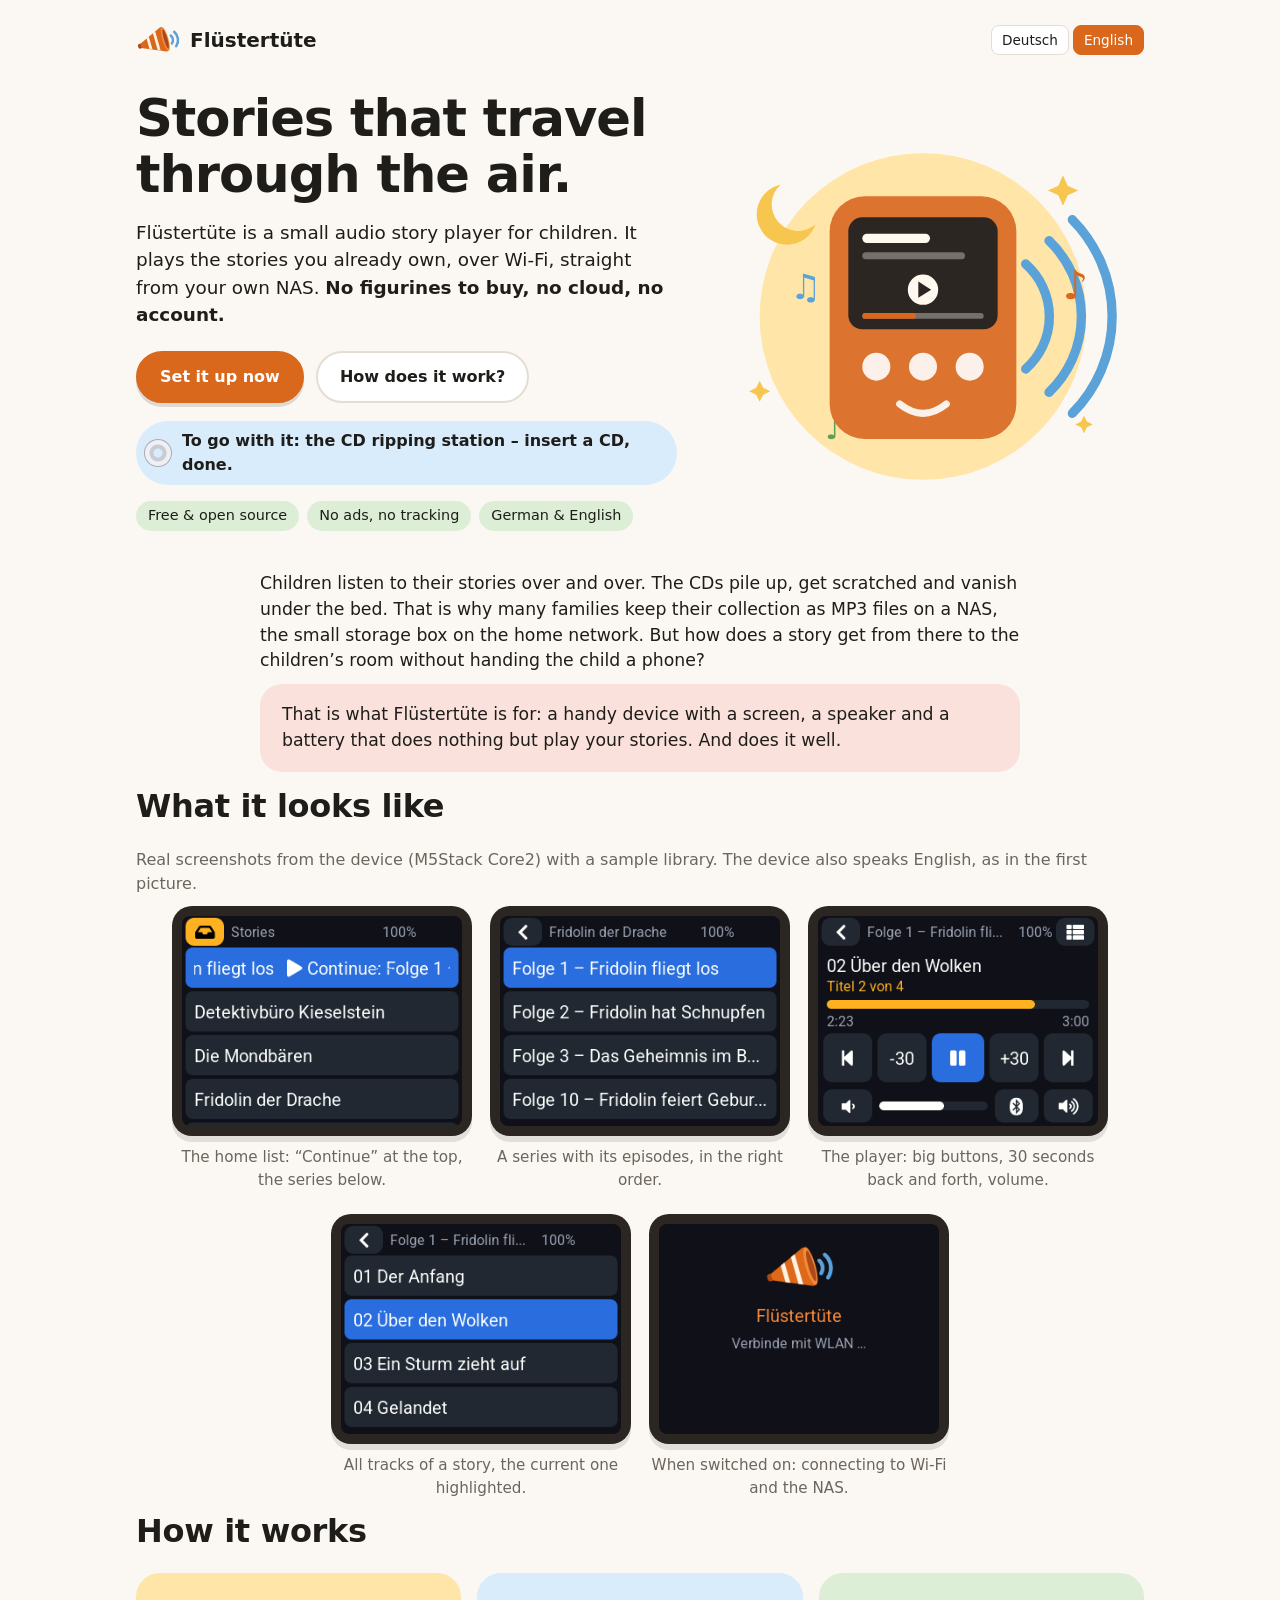
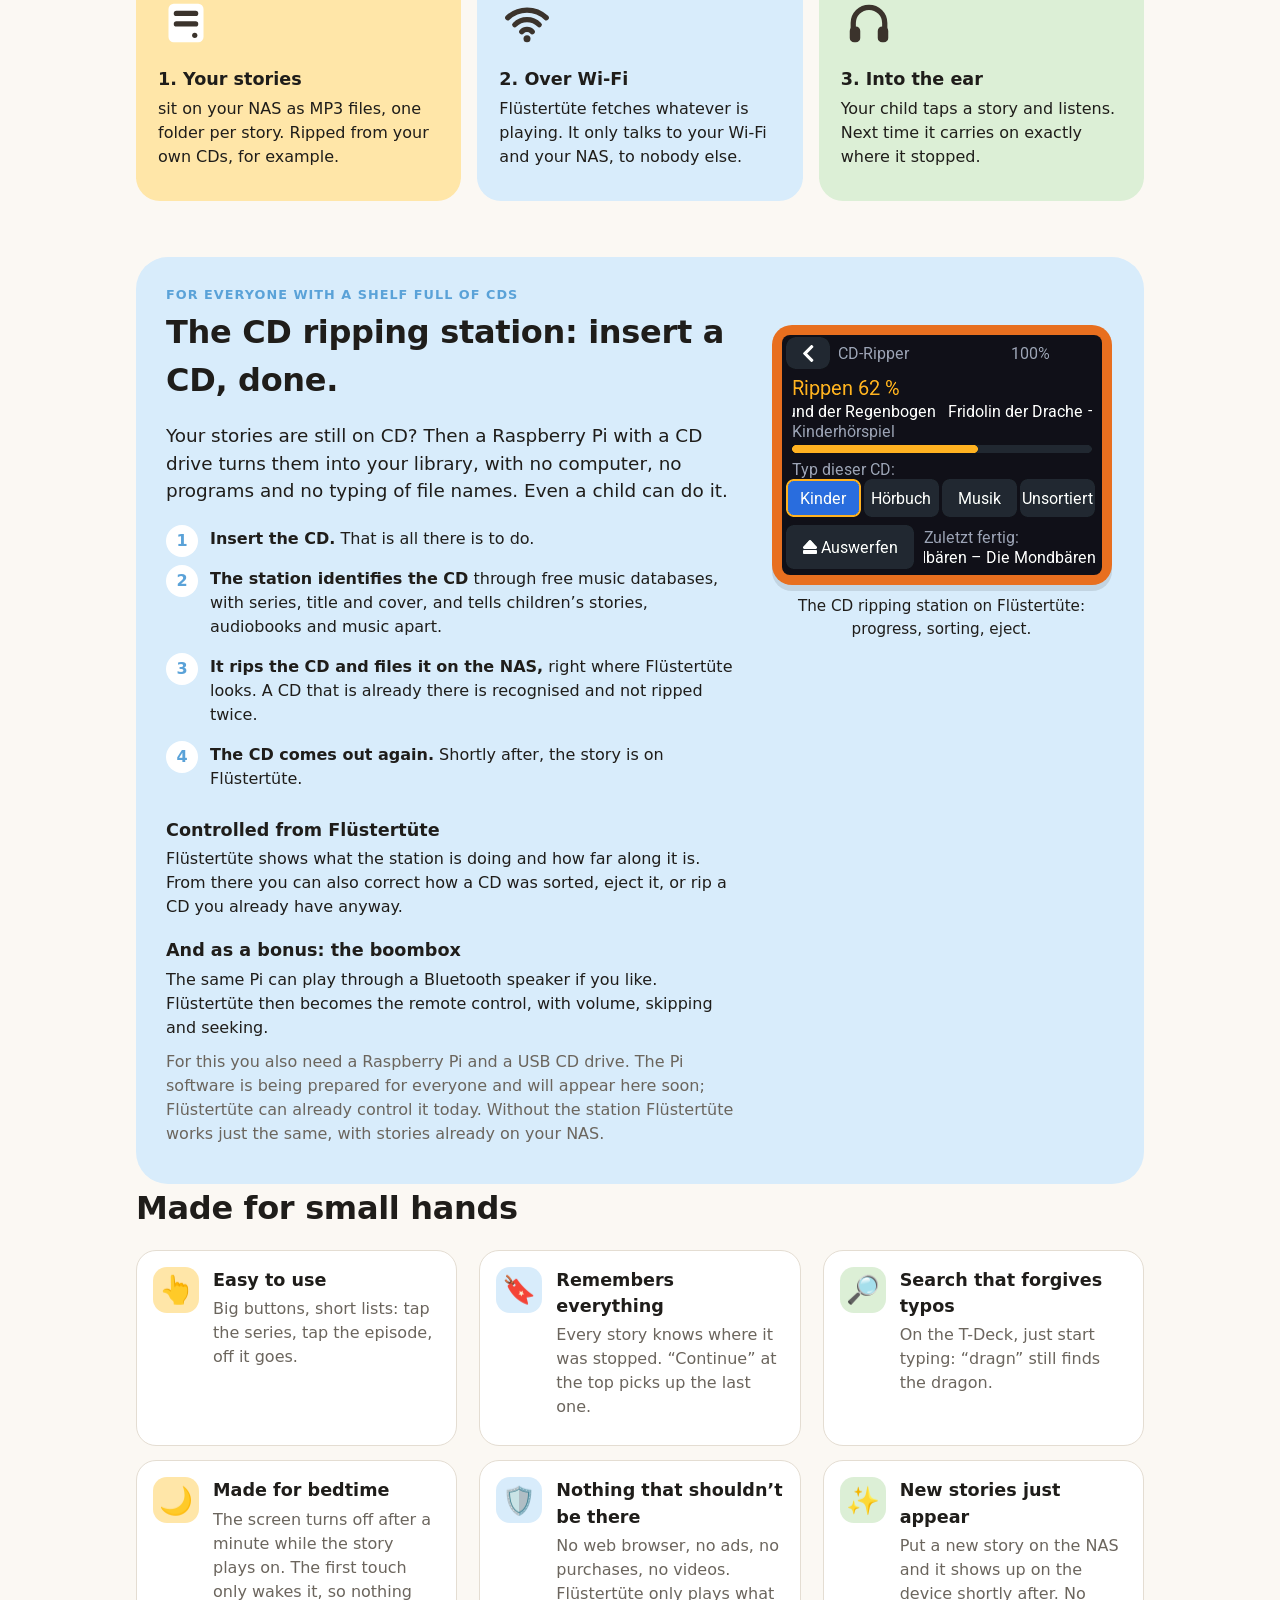
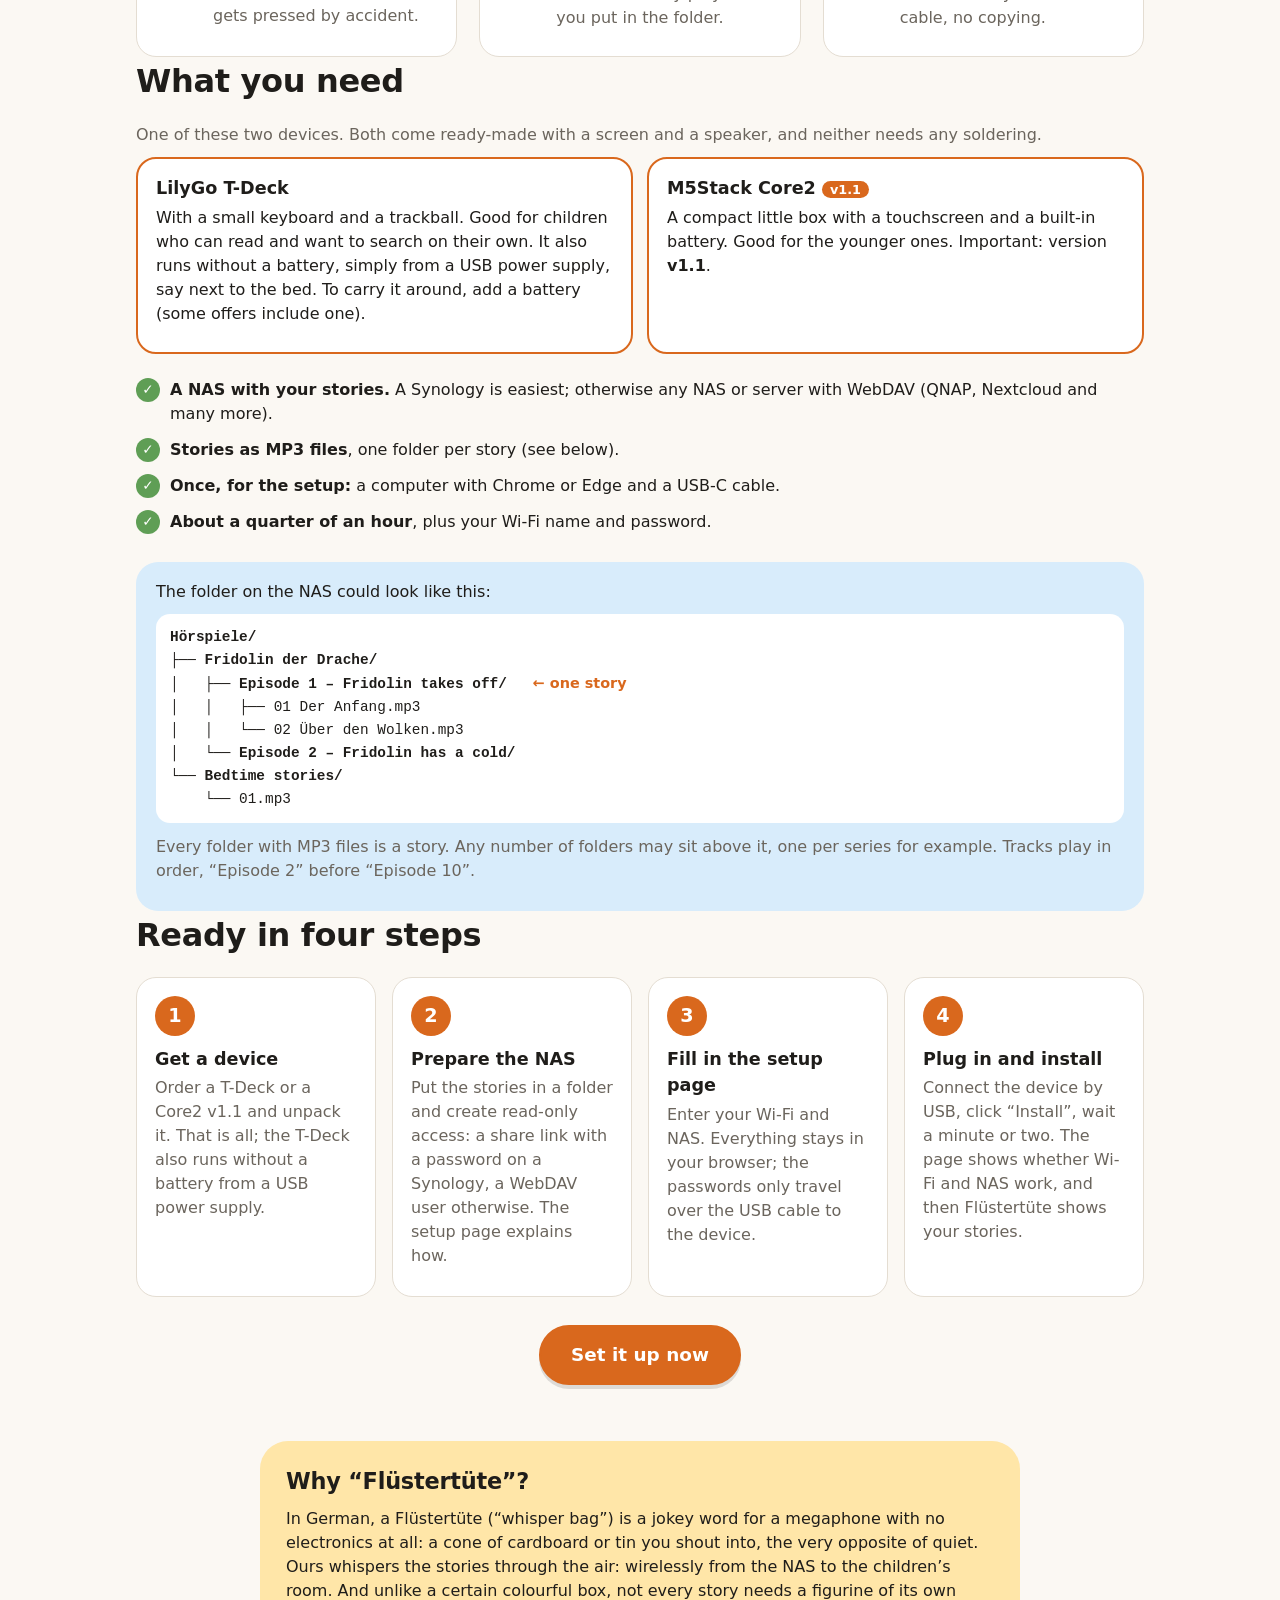
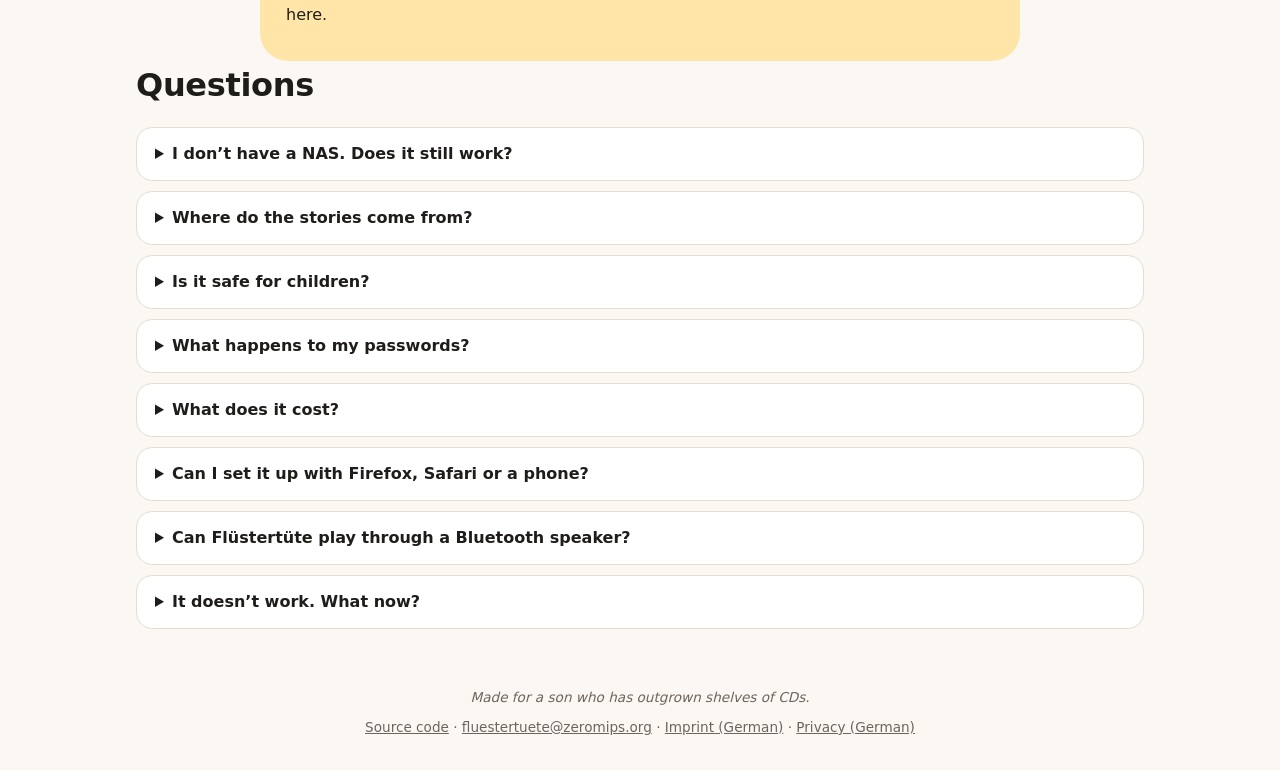
==== commit 30994734: "Start screen with logo, screenshots over the console, screenshots on the website - Start screen: the" ====
--- a/web/index.html
+++ b/web/index.html
@@ -83,6 +83,19 @@
     <p class="quote" data-t="intro_2"></p>
   </section>
 
+  <!-- Screenshots -->
+  <section class="block">
+    <h2 data-t="shots_title"></h2>
+    <p class="sub" data-t="shots_lead"></p>
+    <div class="gallery">
+      <figure class="shot"><div class="bezel"><img src="shots/home.png" data-src-en="shots/home-en.png" width="320" height="240" loading="lazy" alt="" data-alt="shot_home_alt"></div><figcaption data-t="shot_home"></figcaption></figure>
+      <figure class="shot"><div class="bezel"><img src="shots/series.png" width="320" height="240" loading="lazy" alt="" data-alt="shot_series_alt"></div><figcaption data-t="shot_series"></figcaption></figure>
+      <figure class="shot"><div class="bezel"><img src="shots/player.png" width="320" height="240" loading="lazy" alt="" data-alt="shot_player_alt"></div><figcaption data-t="shot_player"></figcaption></figure>
+      <figure class="shot"><div class="bezel"><img src="shots/tracks.png" width="320" height="240" loading="lazy" alt="" data-alt="shot_tracks_alt"></div><figcaption data-t="shot_tracks"></figcaption></figure>
+      <figure class="shot"><div class="bezel"><img src="shots/start.png" width="320" height="240" loading="lazy" alt="" data-alt="shot_start_alt"></div><figcaption data-t="shot_start"></figcaption></figure>
+    </div>
+  </section>
+
   <!-- How it works -->
   <section id="so-gehts" class="block">
     <h2 data-t="how_title"></h2>
@@ -120,20 +133,7 @@
       <p data-t="rip_bt"></p>
       <p class="sub" data-t="rip_need"></p>
     </div>
-    <svg class="rip-art" viewBox="0 0 300 300" role="img" aria-labelledby="rip-art-title">
-      <title id="rip-art-title" data-t="rip_art_title"></title>
-      <circle cx="150" cy="150" r="130" class="f-sky"/>
-      <g class="cd">
-        <circle cx="150" cy="128" r="78" class="f-cd"/>
-        <circle cx="150" cy="128" r="78" class="s-cd"/>
-        <path d="M150 50a78 78 0 0 1 67 38l-67 40z" class="f-cd-shine"/>
-        <circle cx="150" cy="128" r="22" class="f-cd-ring"/>
-        <circle cx="150" cy="128" r="9" class="f-sky"/>
-      </g>
-      <rect x="70" y="214" width="160" height="40" rx="12" class="f-accent"/>
-      <rect x="92" y="230" width="116" height="8" rx="4" class="f-screen"/>
-      <path d="M150 248v34m-12-12 12 12 12-12" class="s-arrow"/>
-    </svg>
+    <figure class="shot rip-shot"><div class="bezel"><img src="shots/ripper.png" width="320" height="240" loading="lazy" alt="" data-alt="shot_ripper_alt"></div><figcaption data-t="shot_ripper"></figcaption></figure>
   </section>
 
   <!-- For the kids -->
--- a/web/home.css
+++ b/web/home.css
@@ -192,3 +192,19 @@
 
 /* logo: a plain cone megaphone, no electronics */
 .brand img { width: 44px; height: 44px; }
+
+/* screenshots in a device-like frame */
+.gallery { display: flex; flex-wrap: wrap; justify-content: center; gap: 22px 18px; padding-bottom: 8px; }
+.gallery .shot { flex: 0 1 300px; }
+.shot { margin: 0; }
+.bezel { background: #2b2622; padding: 10px; border-radius: 20px; box-shadow: 0 6px 0 rgba(0,0,0,.10); }
+.bezel img { display: block; width: 100%; height: auto; border-radius: 8px; }
+.shot figcaption { color: var(--dim); font-size: .95rem; margin-top: 10px; text-align: center; }
+.rip-shot { width: 100%; max-width: 340px; justify-self: center; align-self: start; margin-top: 40px; }
+.rip-shot .bezel { background: #e86f1f; }
+.rip-shot figcaption { color: var(--text); }
+@media (max-width: 760px) {
+  .gallery { flex-wrap: nowrap; justify-content: flex-start; overflow-x: auto; scroll-snap-type: x mandatory; }
+  .gallery .shot { flex: 0 0 78%; scroll-snap-align: center; }
+  .rip-shot { margin-top: 0; order: -1; max-width: 300px; }
+}
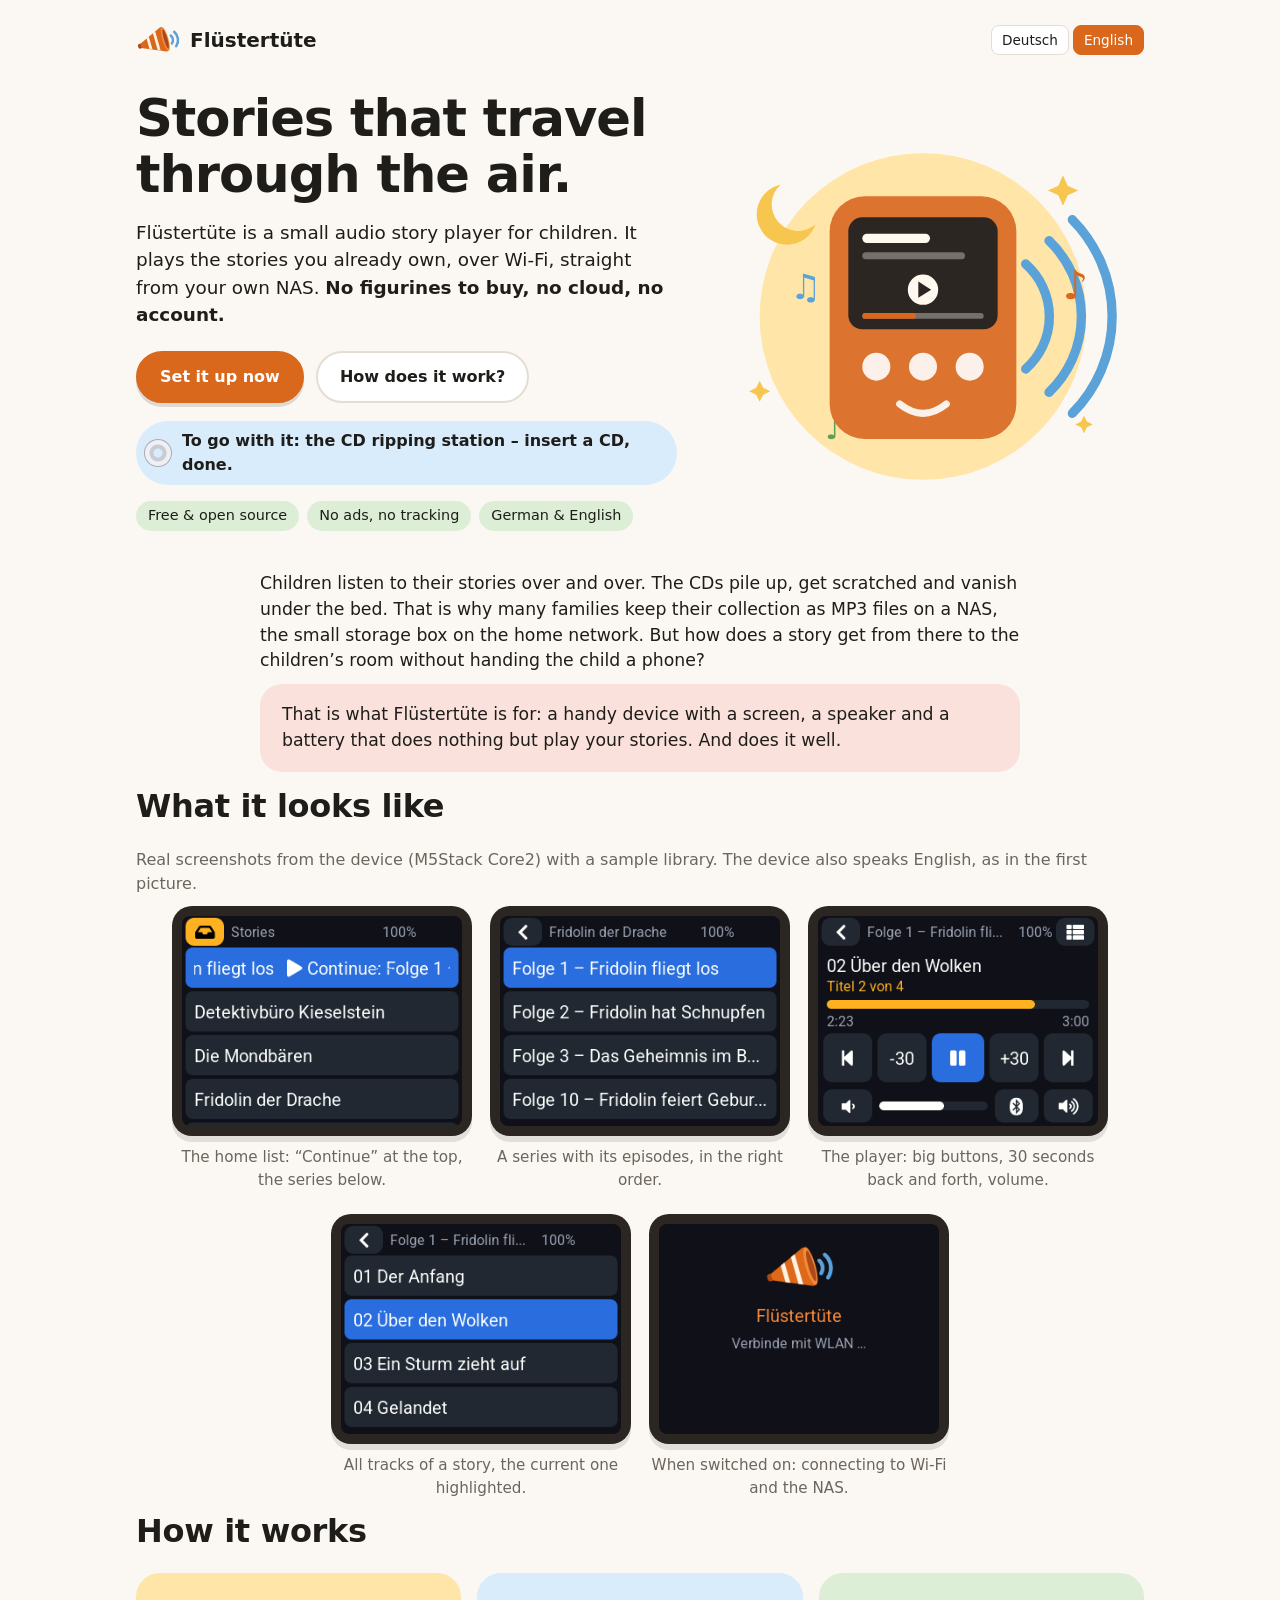
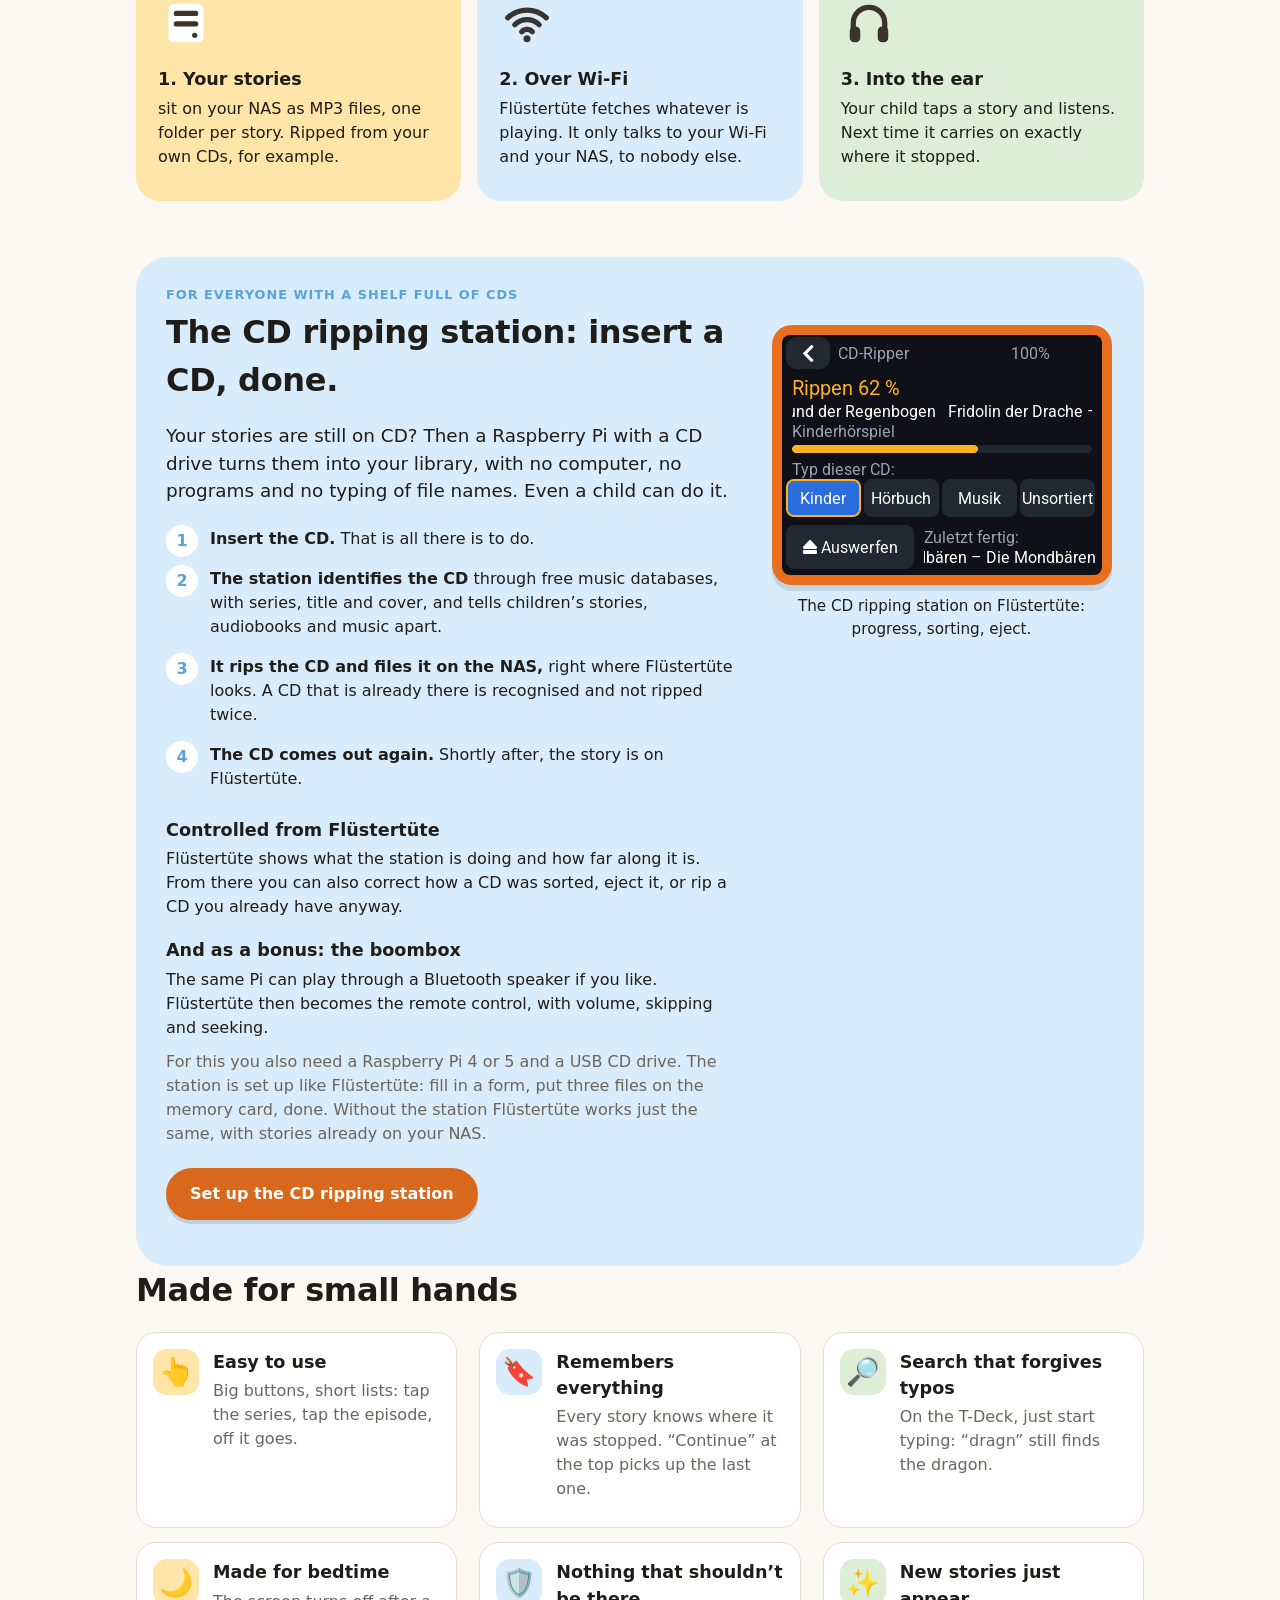
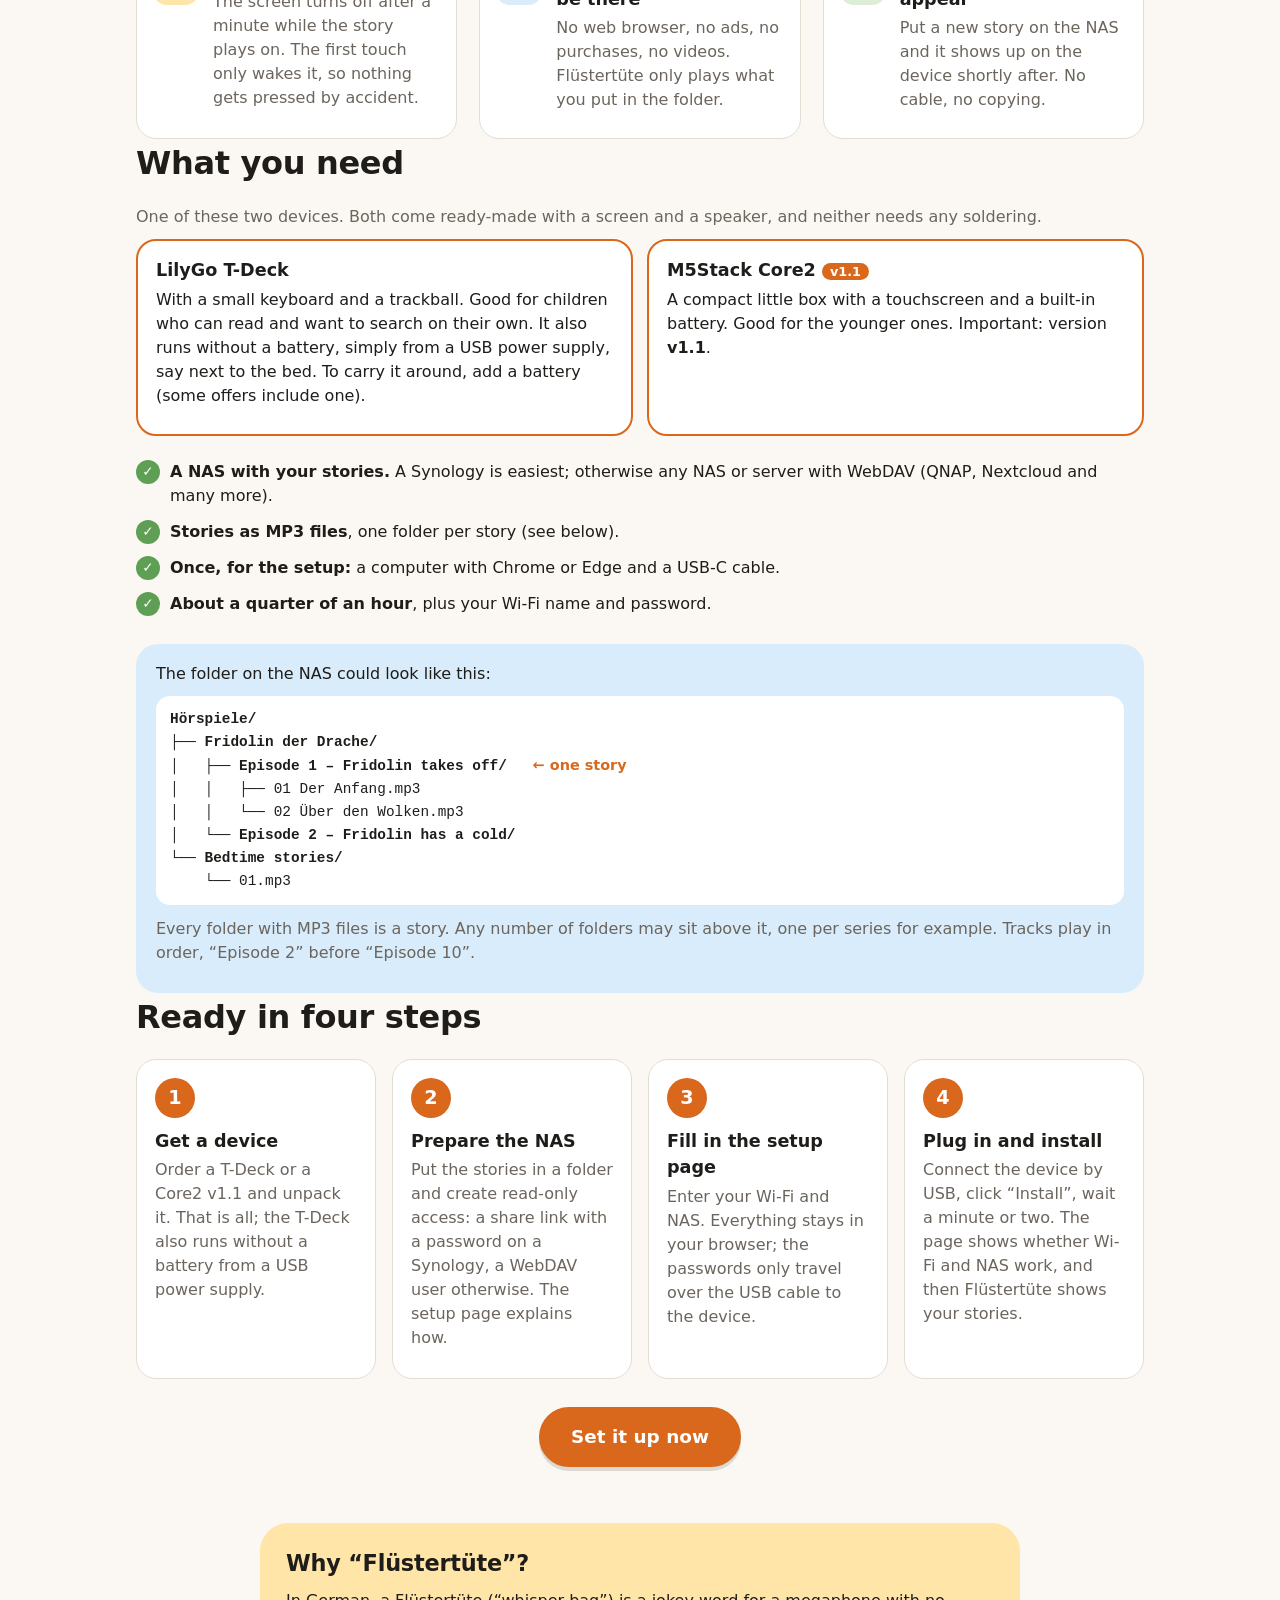
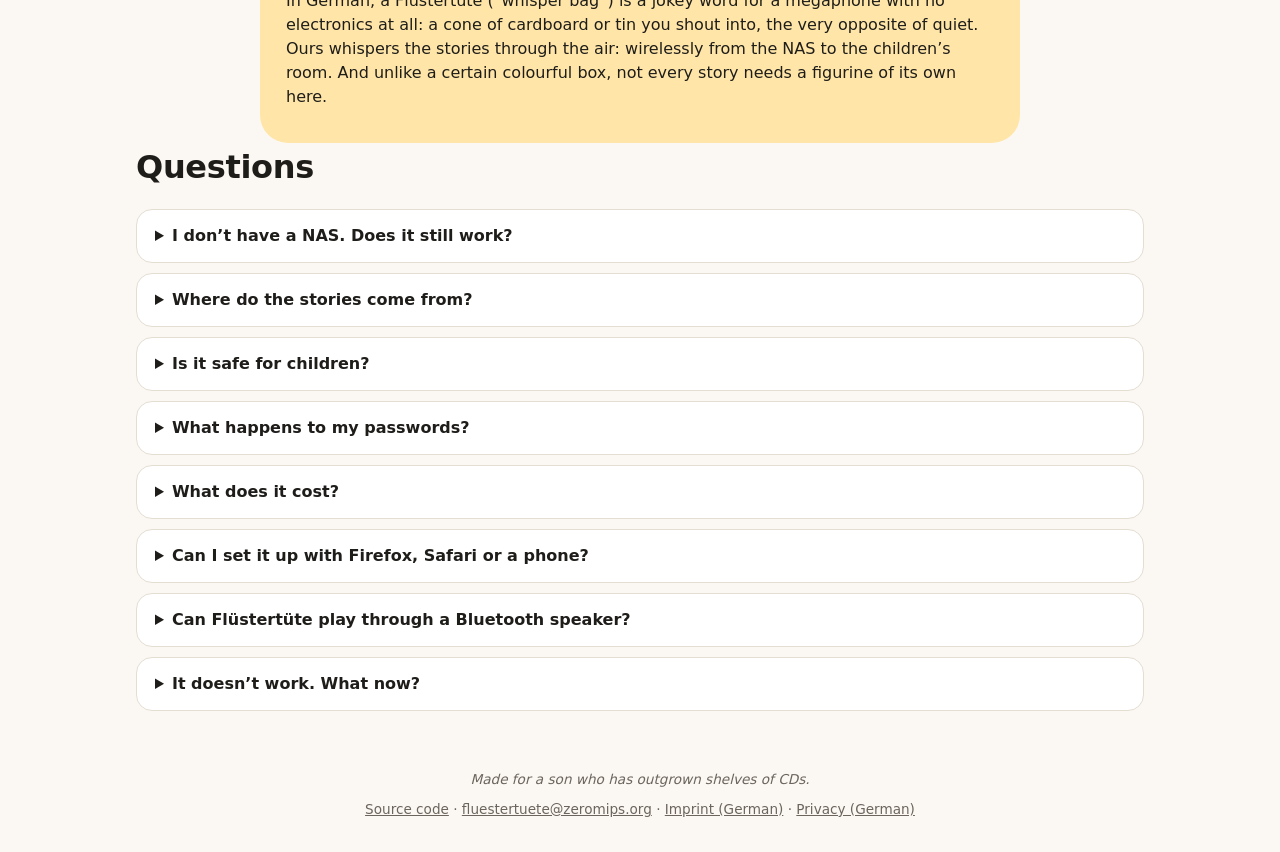
==== commit b13d4574: "Ripstation: the CD ripping station, set up from the website The CD ripping station (Raspberry Pi + U" ====
--- a/web/index.html
+++ b/web/index.html
@@ -132,6 +132,7 @@
       <h3 data-t="rip_bt_t"></h3>
       <p data-t="rip_bt"></p>
       <p class="sub" data-t="rip_need"></p>
+      <div class="cta"><a class="btn primary" href="ripstation.html" data-t="rip_cta"></a></div>
     </div>
     <figure class="shot rip-shot"><div class="bezel"><img src="shots/ripper.png" width="320" height="240" loading="lazy" alt="" data-alt="shot_ripper_alt"></div><figcaption data-t="shot_ripper"></figcaption></figure>
   </section>
--- a/web/style.css
+++ b/web/style.css
@@ -88,3 +88,9 @@
 }
 .home-link { color: var(--dim); text-decoration: none; font-size: .9rem; }
 .home-link:hover { color: var(--accent); }
+ul.plain { margin: 0; padding-left: 20px; }
+ul.plain li, ol.steps-plain li { margin: 4px 0; }
+ol.steps-plain { padding-left: 22px; margin: 16px 0 8px; }
+a.button-link { display: inline-block; padding: 6px 12px; border-radius: 8px; border: 1px solid var(--line);
+  background: var(--card); color: var(--text); text-decoration: none; font-size: .9rem; }
+a.button-link:hover { border-color: var(--accent); }
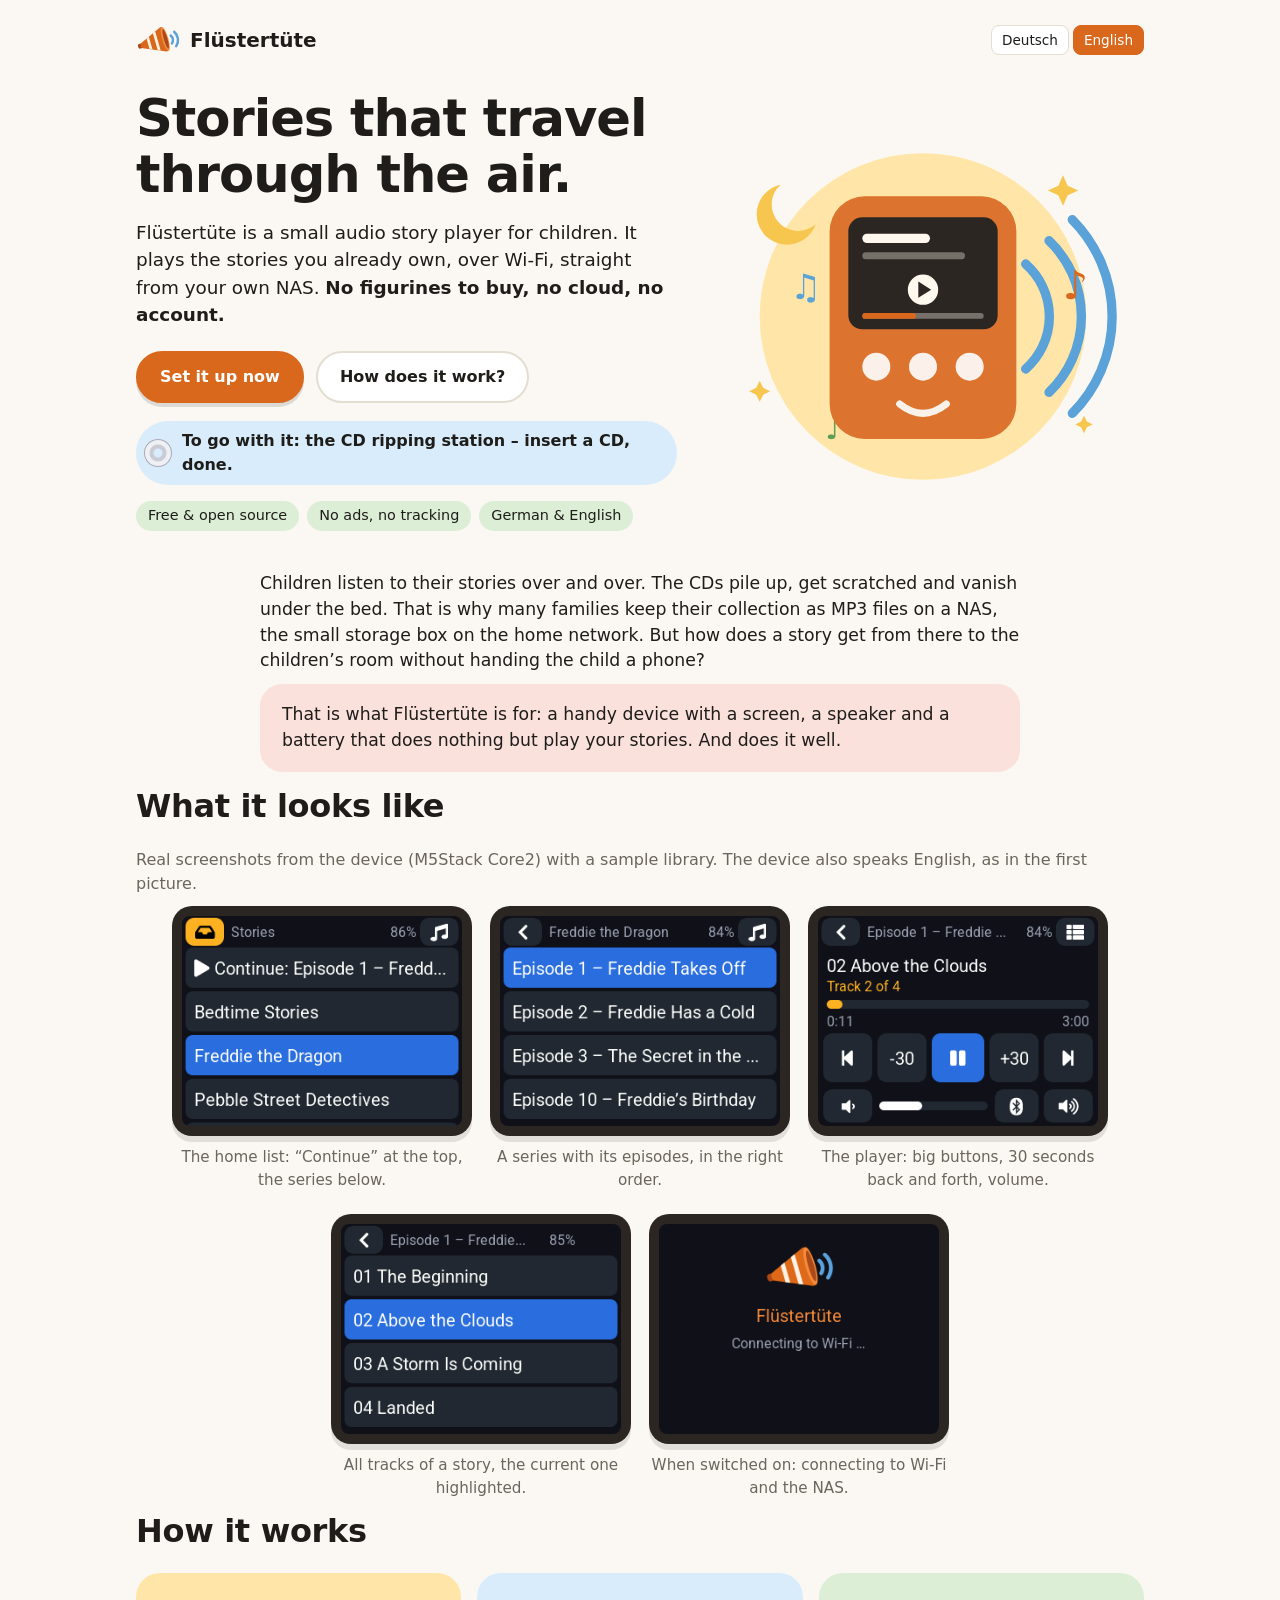
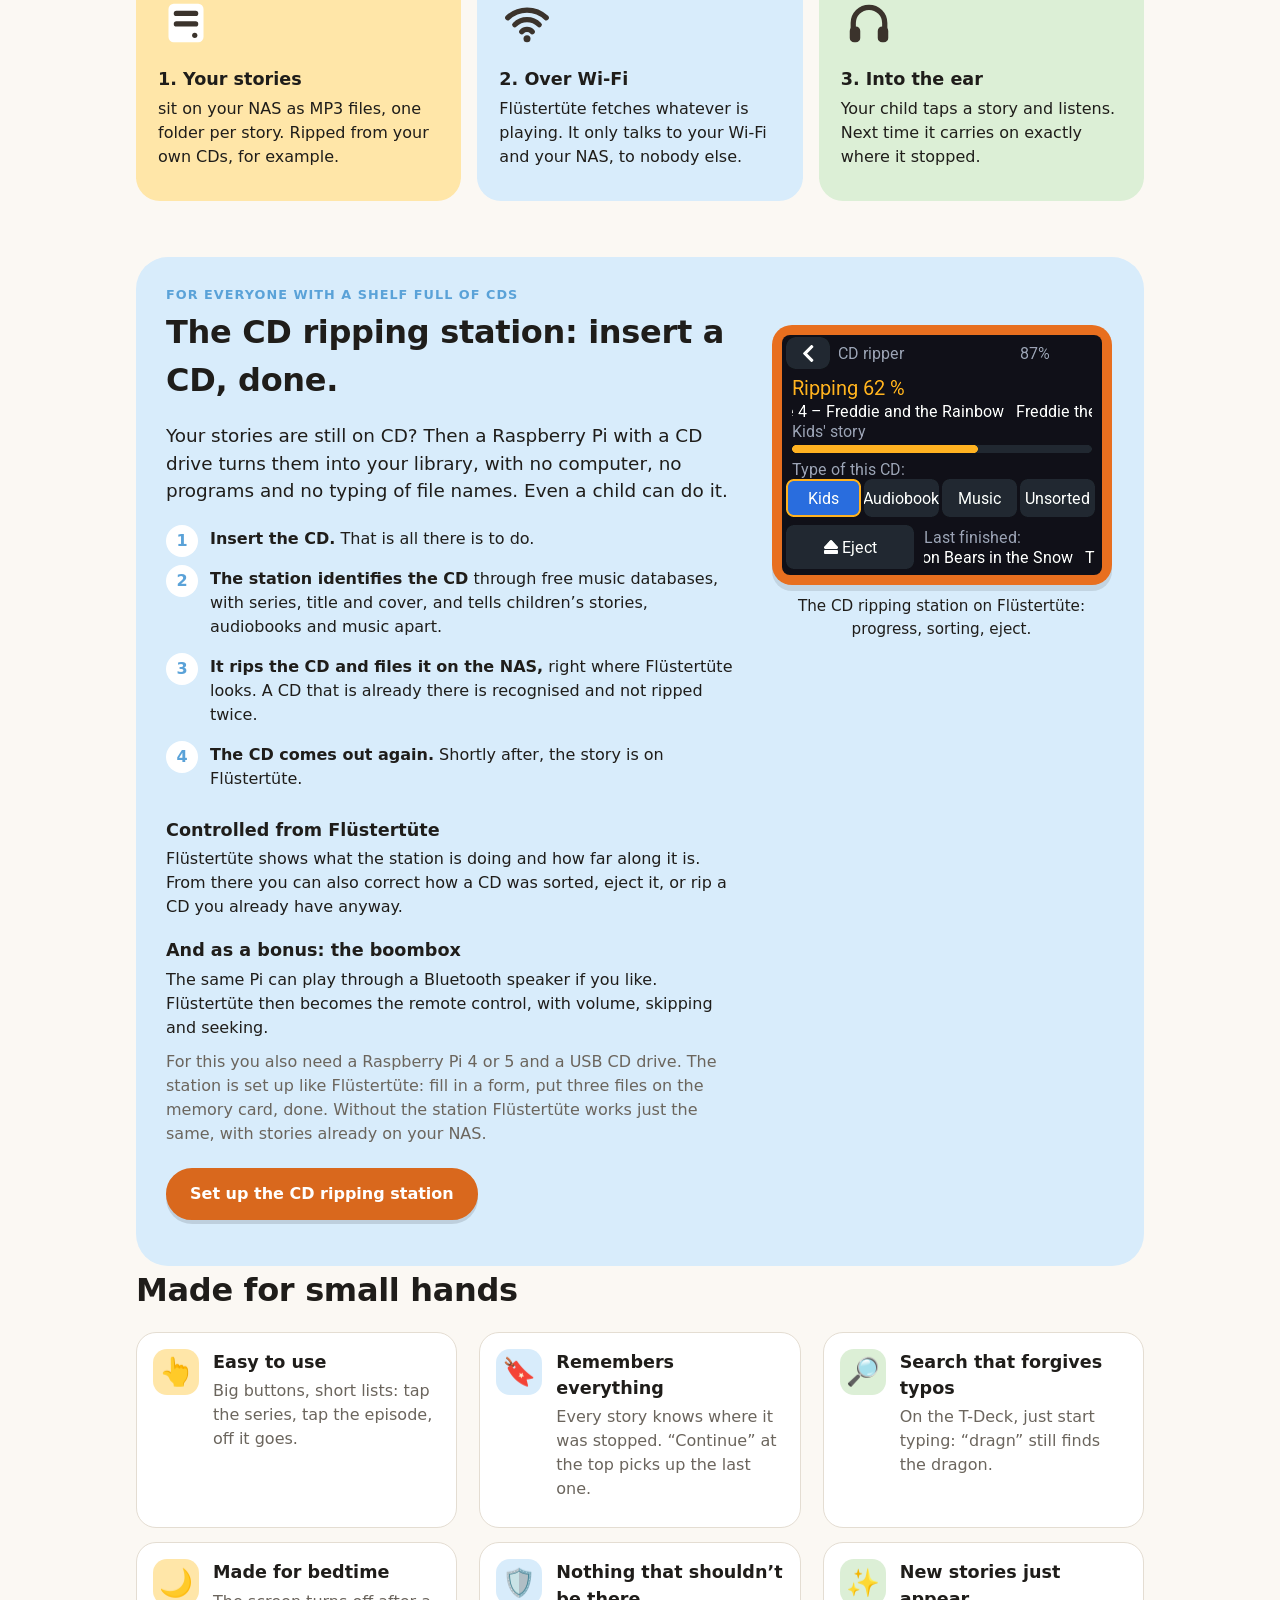
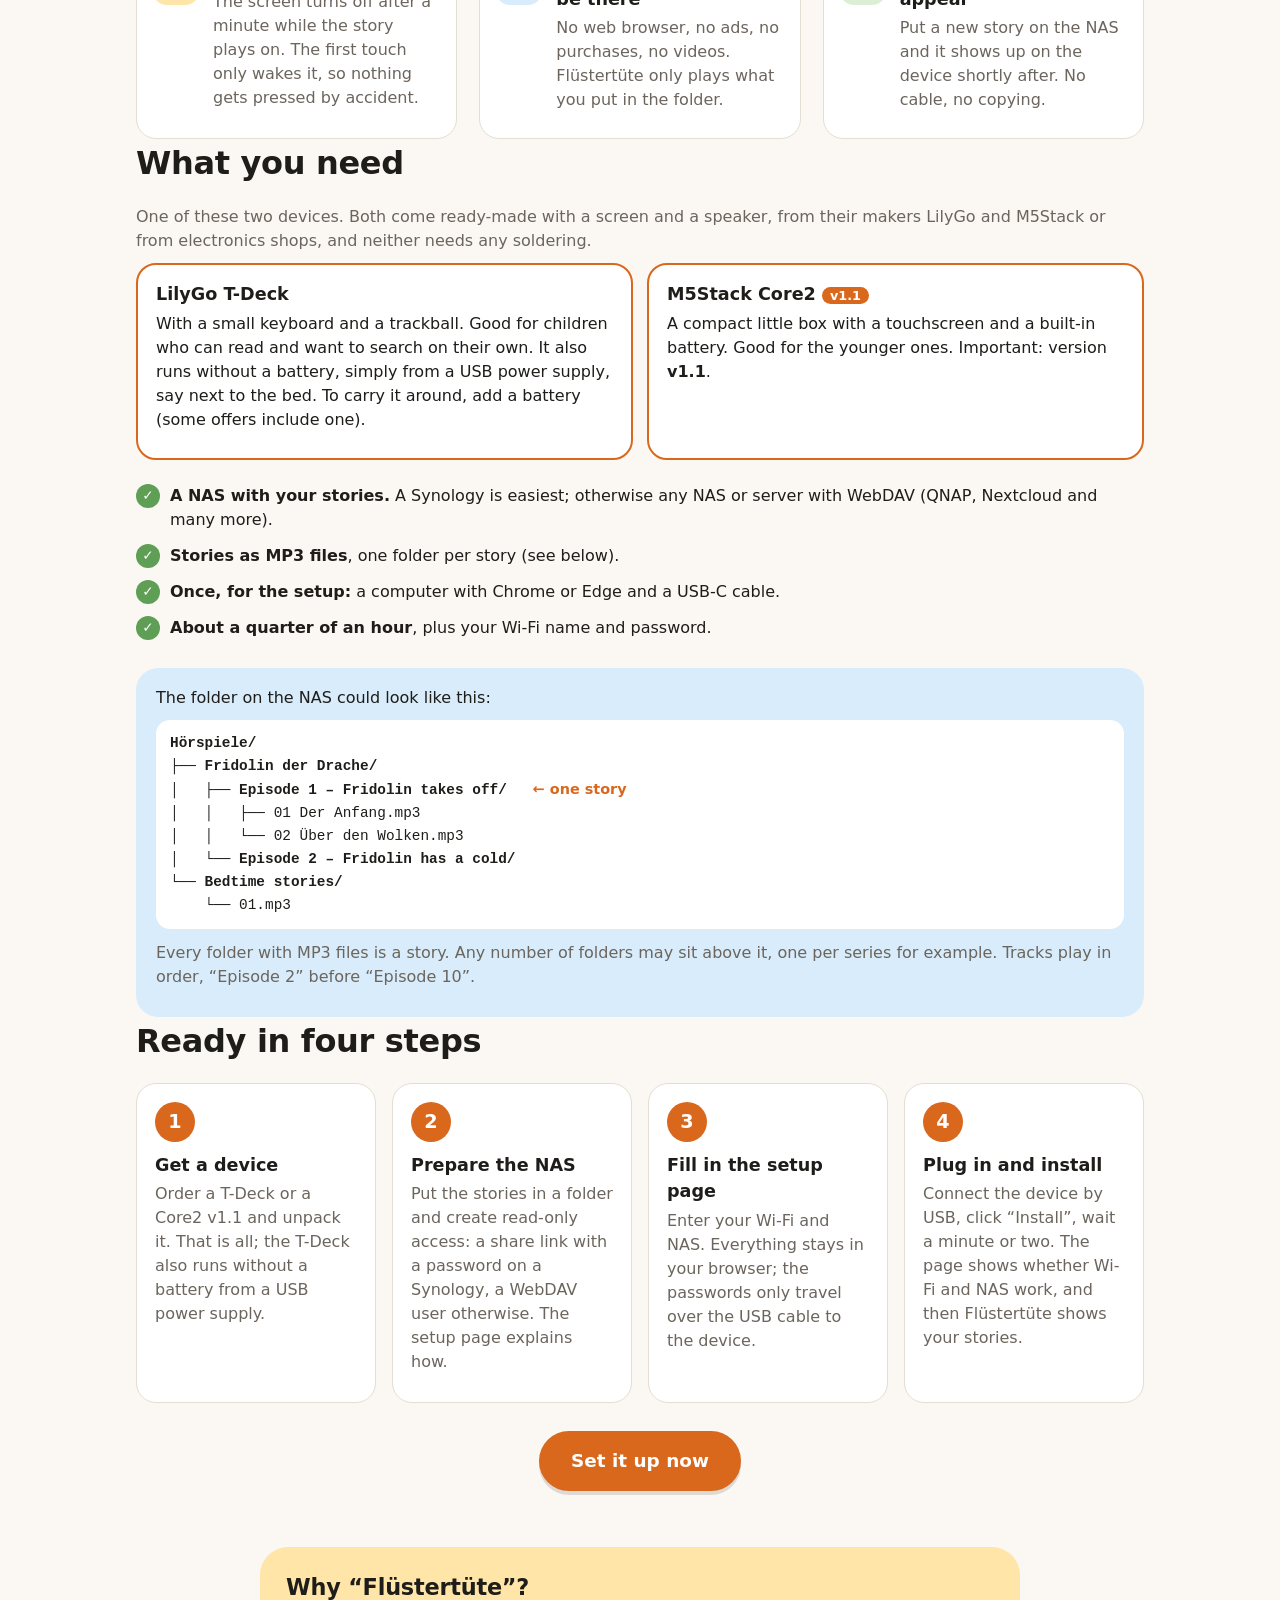
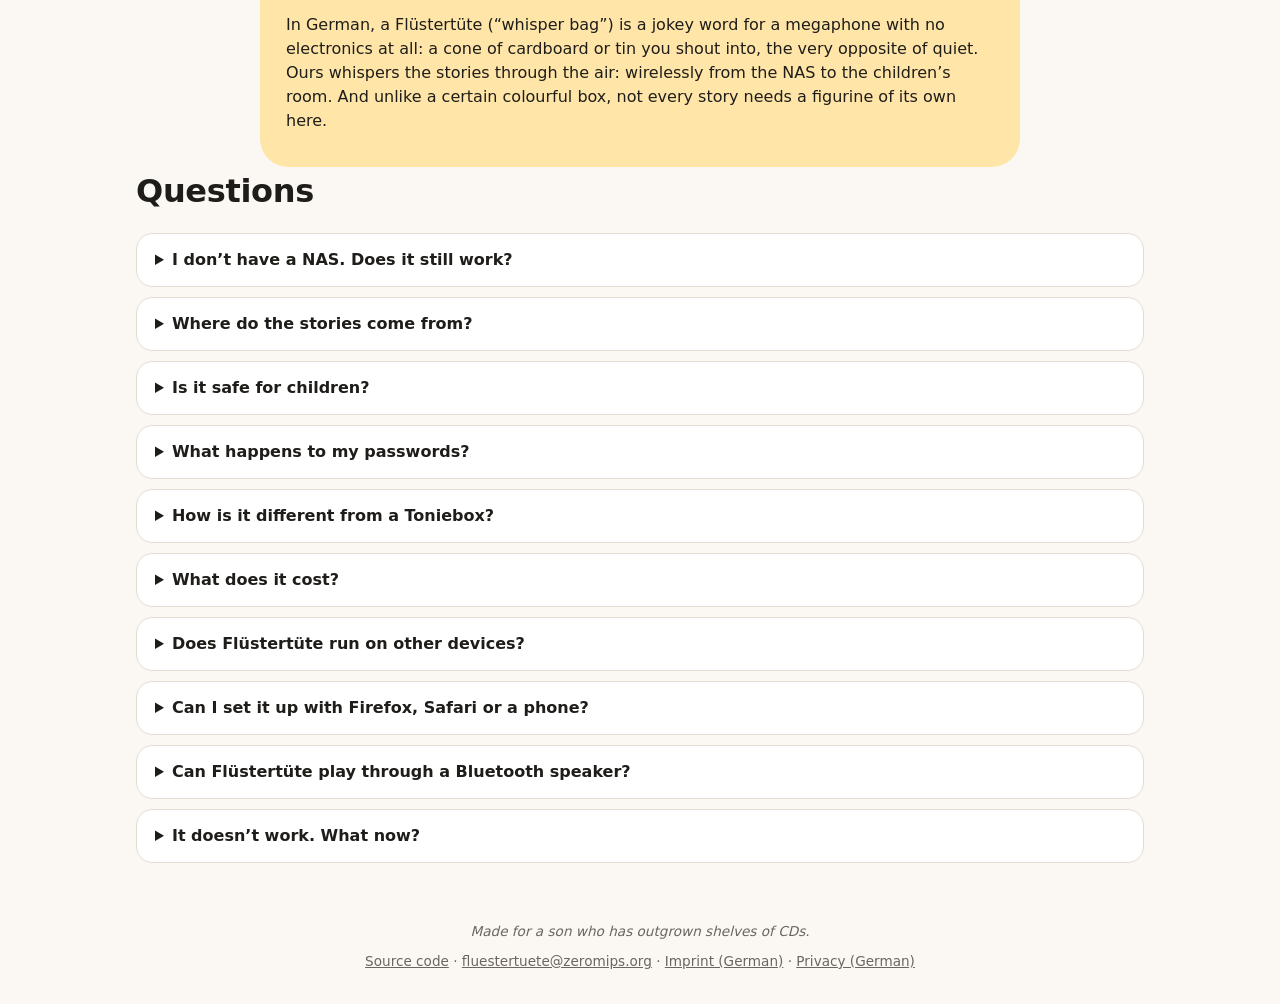
==== commit 0c899ed8: "Website: findable and shareable, English screenshots, clearer FAQ - CI writes the German texts into " ====
--- a/web/index.html
+++ b/web/index.html
@@ -4,7 +4,20 @@
 <meta charset="utf-8">
 <meta name="viewport" content="width=device-width, initial-scale=1">
 <title>Flüstertüte</title>
-<meta name="description" content="Ein kleiner Hörspiel-Player für Kinder, der die eigenen Hörspiele per WLAN vom NAS spielt. Ohne Figuren, ohne Cloud, ohne Konto.">
+<meta name="description" content="Ein kleiner Hörspiel-Player für Kinder, der die eigenen Hörspiele per WLAN vom NAS spielt. Ohne Figuren, ohne Cloud, ohne Konto. Mit CD-Ripstation: CD rein, fertig.">
+<link rel="canonical" href="https://fluestertuete.zeromips.org/">
+<meta property="og:type" content="website">
+<meta property="og:url" content="https://fluestertuete.zeromips.org/">
+<meta property="og:site_name" content="Flüstertüte">
+<meta property="og:locale" content="de_DE">
+<meta property="og:locale:alternate" content="en_GB">
+<meta property="og:title" content="Flüstertüte – Hörspiel-Player für Kinder, direkt vom eigenen NAS">
+<meta property="og:description" content="Spielt die Hörspiele, die Sie schon haben, per WLAN vom eigenen NAS. Ohne Figuren, ohne Cloud, ohne Konto. Freie Software für LilyGo T-Deck und M5Stack Core2.">
+<meta property="og:image" content="https://fluestertuete.zeromips.org/og.png">
+<meta property="og:image:width" content="1200">
+<meta property="og:image:height" content="630">
+<meta property="og:image:alt" content="Flüstertüte: Logo und der Startbildschirm des Geräts mit einer Liste von Hörspiel-Serien">
+<meta name="twitter:card" content="summary_large_image">
 <link rel="icon" href="favicon.ico" sizes="48x48">
 <link rel="icon" href="logo.svg" type="image/svg+xml">
 <link rel="apple-touch-icon" href="apple-touch-icon.png">
@@ -89,10 +102,10 @@
     <p class="sub" data-t="shots_lead"></p>
     <div class="gallery">
       <figure class="shot"><div class="bezel"><img src="shots/home.png" data-src-en="shots/home-en.png" width="320" height="240" loading="lazy" alt="" data-alt="shot_home_alt"></div><figcaption data-t="shot_home"></figcaption></figure>
-      <figure class="shot"><div class="bezel"><img src="shots/series.png" width="320" height="240" loading="lazy" alt="" data-alt="shot_series_alt"></div><figcaption data-t="shot_series"></figcaption></figure>
-      <figure class="shot"><div class="bezel"><img src="shots/player.png" width="320" height="240" loading="lazy" alt="" data-alt="shot_player_alt"></div><figcaption data-t="shot_player"></figcaption></figure>
-      <figure class="shot"><div class="bezel"><img src="shots/tracks.png" width="320" height="240" loading="lazy" alt="" data-alt="shot_tracks_alt"></div><figcaption data-t="shot_tracks"></figcaption></figure>
-      <figure class="shot"><div class="bezel"><img src="shots/start.png" width="320" height="240" loading="lazy" alt="" data-alt="shot_start_alt"></div><figcaption data-t="shot_start"></figcaption></figure>
+      <figure class="shot"><div class="bezel"><img src="shots/series.png" data-src-en="shots/series-en.png" width="320" height="240" loading="lazy" alt="" data-alt="shot_series_alt"></div><figcaption data-t="shot_series"></figcaption></figure>
+      <figure class="shot"><div class="bezel"><img src="shots/player.png" data-src-en="shots/player-en.png" width="320" height="240" loading="lazy" alt="" data-alt="shot_player_alt"></div><figcaption data-t="shot_player"></figcaption></figure>
+      <figure class="shot"><div class="bezel"><img src="shots/tracks.png" data-src-en="shots/tracks-en.png" width="320" height="240" loading="lazy" alt="" data-alt="shot_tracks_alt"></div><figcaption data-t="shot_tracks"></figcaption></figure>
+      <figure class="shot"><div class="bezel"><img src="shots/start.png" data-src-en="shots/start-en.png" width="320" height="240" loading="lazy" alt="" data-alt="shot_start_alt"></div><figcaption data-t="shot_start"></figcaption></figure>
     </div>
   </section>
 
@@ -134,7 +147,7 @@
       <p class="sub" data-t="rip_need"></p>
       <div class="cta"><a class="btn primary" href="ripstation.html" data-t="rip_cta"></a></div>
     </div>
-    <figure class="shot rip-shot"><div class="bezel"><img src="shots/ripper.png" width="320" height="240" loading="lazy" alt="" data-alt="shot_ripper_alt"></div><figcaption data-t="shot_ripper"></figcaption></figure>
+    <figure class="shot rip-shot"><div class="bezel"><img src="shots/ripper.png" data-src-en="shots/ripper-en.png" width="320" height="240" loading="lazy" alt="" data-alt="shot_ripper_alt"></div><figcaption data-t="shot_ripper"></figcaption></figure>
   </section>
 
   <!-- For the kids -->
@@ -210,7 +223,9 @@
       <details><summary data-t="faq_where_q"></summary><p data-t="faq_where_a"></p></details>
       <details><summary data-t="faq_safe_q"></summary><p data-t="faq_safe_a"></p></details>
       <details><summary data-t="faq_pw_q"></summary><p data-t="faq_pw_a"></p></details>
+      <details><summary data-t="faq_tonie_q"></summary><p data-t="faq_tonie_a"></p></details>
       <details><summary data-t="faq_cost_q"></summary><p data-t="faq_cost_a"></p></details>
+      <details><summary data-t="faq_port_q"></summary><p data-t="faq_port_a"></p></details>
       <details><summary data-t="faq_browser_q"></summary><p data-t="faq_browser_a"></p></details>
       <details><summary data-t="faq_bt_q"></summary><p data-t="faq_bt_a"></p></details>
       <details><summary data-t="faq_help_q"></summary><p data-t="faq_help_a"></p></details>
